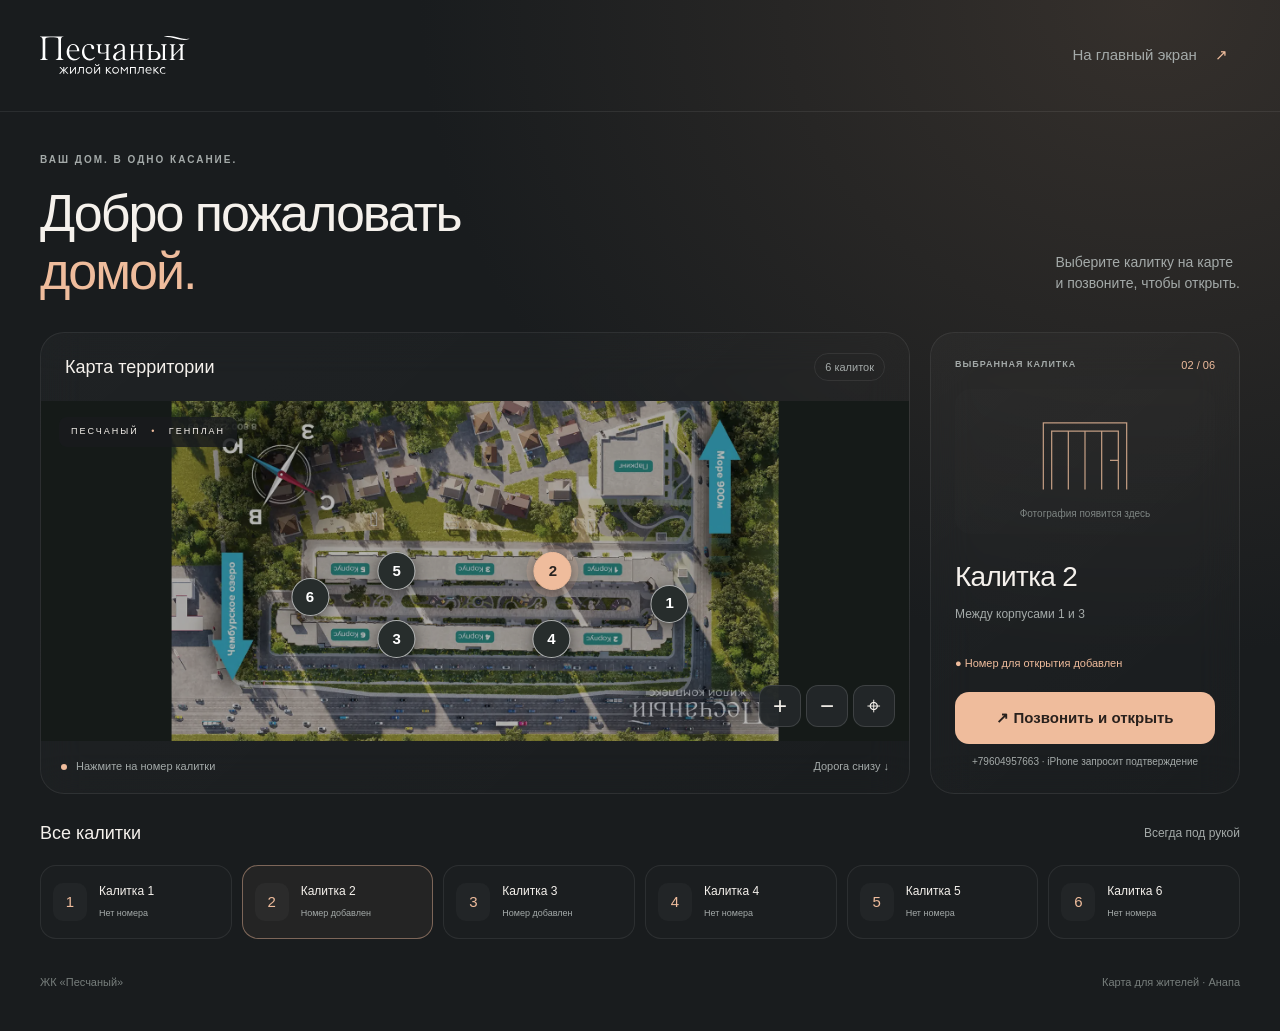
==== index.html @ 28ca177c "Add files via upload" ====
<!doctype html>
<html lang="ru"><head><meta charset="UTF-8"><meta name="viewport" content="width=device-width, initial-scale=1, viewport-fit=cover"><meta name="theme-color" content="#191c1e"><meta name="description" content="Карта и звонки на калитки ЖК Песчаный"><meta name="apple-mobile-web-app-capable" content="yes"><meta name="apple-mobile-web-app-status-bar-style" content="black-translucent"><meta name="format-detection" content="telephone=no"><title>Песчаный · Калитки</title><link rel="manifest" href="./manifest.webmanifest"><link rel="icon" href="./assets/icon-192.png"><link rel="apple-touch-icon" href="./assets/icon-192.png"><link rel="stylesheet" href="./styles.css"></head>
<body><header class="top"><img src="./assets/LogoPeschny.svg" width="150" height="38" alt="Песчаный — жилой комплекс"><button id="install" class="quiet">На главный экран <span>↗</span></button></header>
<main><div class="intro"><div><p class="eyebrow">ВАШ ДОМ. В ОДНО КАСАНИЕ.</p><h1>Добро пожаловать<br><span>домой.</span></h1></div><p class="intro-note">Выберите калитку на карте<br>и позвоните, чтобы открыть.</p></div>
<div class="workspace"><section class="map-card" aria-labelledby="map-title"><div class="section-head"><h2 id="map-title">Карта территории</h2><span class="pill" id="connection">6 калиток</span></div><div id="viewport" tabindex="0" role="region" aria-label="Карта калиток. Плюс и минус — масштаб, стрелки — перемещение, 0 — сброс."><div id="scene"><img id="plan" src="./assets/masterplan.webp" width="1400" height="784" draggable="false" alt="Оригинальный генплан ЖК Песчаный, повёрнутый дорогой вниз"><div id="markers"></div></div><div class="map-caption">ПЕСЧАНЫЙ <span>•</span> ГЕНПЛАН</div><div class="controls"><button id="zoom-in" aria-label="Увеличить карту">+</button><button id="zoom-out" aria-label="Уменьшить карту">−</button><button id="reset" aria-label="Показать всю карту">⌖</button></div></div><div class="map-footer"><span><i></i> Нажмите на номер калитки</span><span>Дорога снизу ↓</span></div></section>
<aside class="detail panel" aria-label="Выбранная калитка"><div class="detail-top"><span class="eyebrow">ВЫБРАННАЯ КАЛИТКА</span><span id="selected-index">02 / 06</span></div><div id="photo-area" class="photo-area"><svg viewBox="0 0 180 110" aria-hidden="true"><path d="M40 100V20h100v80M50 100V30h80v70M70 30v70M90 30v70M110 30v70M130 65h-10"/></svg><span>Фотография появится здесь</span></div><div aria-live="polite"><h2 id="gate-title"></h2><p id="gate-description" class="muted"></p><p id="gate-status" class="status"></p></div><div id="call-action"></div><p class="call-note" id="call-note"></p></aside></div>
<section class="all-gates" aria-labelledby="list-title"><div class="section-head"><h2 id="list-title">Все калитки</h2><span class="muted">Всегда под рукой</span></div><div id="gate-list"></div></section><footer>ЖК «Песчаный» <span>Карта для жителей · Анапа</span></footer></main>
<dialog id="install-help"><button id="close-help" class="quiet" aria-label="Закрыть">✕</button><p class="eyebrow">ВСЕГДА РЯДОМ</p><h2>Калитки на главном экране</h2><p>На iPhone откройте эту страницу в Safari, нажмите «Поделиться», затем «На экран Домой».</p><p>На Android выберите «Установить приложение» или «Добавить на главный экран» в меню браузера.</p><p class="muted">После первого открытия карта доступна без интернета. Для звонка нужна мобильная связь.</p></dialog><noscript>Для карты и выбора калиток включите JavaScript. Калитка 2: +79604957663. Калитка 3: +79604989331.</noscript><script type="module" src="./app.js"></script></body></html>
---- styles.css ----
:root{color-scheme:dark;--bg:#191c1e;--panel:#24282a;--ink:#f5f1ec;--muted:#a4aaa9;--peach:#efbc9c;--border:#ffffff13}*{box-sizing:border-box}body{margin:0;background:radial-gradient(ellipse at 90% 0,#35302c 0,transparent 45%),var(--bg);color:var(--ink);font:15px/1.5 -apple-system,BlinkMacSystemFont,"Segoe UI",sans-serif}button,a{-webkit-tap-highlight-color:transparent}button{font:inherit;color:inherit;cursor:pointer}button:focus-visible,a:focus-visible,#viewport:focus-visible{outline:3px solid var(--peach);outline-offset:4px}button:disabled{cursor:not-allowed}h1,h2,p{margin:0}h2{font-size:18px;font-weight:500}button{border:0}.top,main{max-width:1280px;margin:auto}.top{padding:32px 40px;display:flex;justify-content:space-between;align-items:center;border-bottom:1px solid var(--border)}.quiet{background:transparent;color:var(--muted);padding:12px}.quiet span{color:var(--peach);margin-left:14px}main{padding:40px}.intro{display:flex;justify-content:space-between;align-items:flex-end;margin-bottom:32px}.eyebrow{font-size:10px;letter-spacing:2px;color:var(--muted);font-weight:600}h1{font-size:52px;font-weight:400;line-height:1.12;letter-spacing:-2px;margin-top:17px}h1 span{color:var(--peach)}.intro-note{color:var(--muted);padding-bottom:6px;font-size:14px}.workspace{display:grid;grid-template-columns:minmax(0,1fr) 310px;gap:20px}.map-card,.panel{border:1px solid var(--border);border-radius:24px;overflow:hidden;background:linear-gradient(140deg,#ffffff07,#ffffff02);backdrop-filter:blur(20px)}.section-head{display:flex;justify-content:space-between;align-items:center;padding:20px 24px;gap:8px}.pill{font-size:11px;border:1px solid var(--border);padding:5px 10px;border-radius:20px;color:var(--muted)}#viewport{position:relative;overflow:hidden;height:340px;background:#151a18;touch-action:none;cursor:grab}#viewport:active{cursor:grabbing}#scene{position:absolute;transform-origin:0 0;will-change:transform;aspect-ratio:1400/784}#plan{display:block;width:100%;height:100%;transform:rotate(180deg);filter:brightness(.72) saturate(.65);user-select:none;pointer-events:none}#markers{position:absolute;inset:0}.marker{position:absolute;transform:translate(-50%,-50%) scale(var(--inverse,1));width:38px;height:38px;border-radius:50%;background:#272d2c;color:#fff;border:1px solid #ffffffa0;box-shadow:0 4px 16px #0008;font-weight:600;display:grid;place-items:center;z-index:1}.marker[aria-pressed=true]{background:var(--peach);color:#282320;border-color:var(--peach);box-shadow:0 0 0 7px #efbc9c30,0 4px 15px #0008;z-index:2}.map-caption{position:absolute;top:16px;left:18px;font-size:9px;letter-spacing:2px;background:#191c1ed9;padding:8px 12px;border-radius:8px;pointer-events:none}.map-caption span{color:var(--peach);margin:0 8px}.controls{position:absolute;right:14px;bottom:14px;display:flex;gap:5px}.controls button{width:42px;height:42px;background:#24282aee;border:1px solid #ffffff20;border-radius:12px;font-size:24px}.map-footer{display:flex;justify-content:space-between;gap:6px;padding:17px 20px;font-size:11px;color:var(--muted)}i{display:inline-block;width:6px;height:6px;background:var(--peach);border-radius:50%;margin-right:6px}.detail{padding:24px;display:flex;flex-direction:column}.detail-top{display:flex;justify-content:space-between;align-items:center}.detail-top .eyebrow{font-size:9px;letter-spacing:1px}#selected-index{color:var(--peach);font-size:11px}.photo-area{height:145px;display:flex;flex-direction:column;justify-content:center;align-items:center;color:#7e8583;gap:4px;margin:16px 0 22px;background:linear-gradient(140deg,#ffffff03,#ffffff00);border-radius:16px}.photo-area svg{height:100px;width:150px;fill:none;stroke:#c19c82;stroke-width:1.5}.photo-area span{font-size:10px}.photo-area img{width:100%;height:100%;object-fit:cover;border-radius:16px}.detail h2{font-size:28px;letter-spacing:-.7px}.muted{color:var(--muted);font-size:12px}#gate-description{min-height:38px;margin-top:7px}.status{font-size:11px;color:var(--peach);margin:12px 0 20px}#call-action{margin-top:auto}.call{display:flex;width:100%;align-items:center;justify-content:center;gap:12px;min-height:52px;border-radius:14px;background:var(--peach);color:#29211d;text-decoration:none;font-weight:600}.call:disabled{background:#ffffff08;color:#858b89;border:1px solid var(--border)}.call-note{font-size:10px;color:var(--muted);text-align:center;margin-top:10px}.all-gates{margin-top:26px}.all-gates .section-head{padding:0 0 18px}#gate-list{display:grid;grid-template-columns:repeat(6,1fr);gap:10px}.gate-item{display:flex;align-items:center;text-align:left;gap:12px;background:#ffffff03;border:1px solid var(--border);border-radius:16px;padding:16px 12px}.gate-item[aria-pressed=true]{background:#efbc9c0d;border-color:#efbc9c70}.gate-number{border-radius:10px;background:#ffffff08;width:34px;height:38px;display:grid;place-items:center;color:var(--peach);flex-shrink:0}.gate-item strong{display:block;font-size:12px;font-weight:500}.gate-item small{font-size:9px;color:var(--muted)}footer{display:flex;justify-content:space-between;color:#777e7c;font-size:11px;margin-top:35px;padding-bottom:env(safe-area-inset-bottom)}dialog{max-width:420px;width:calc(100% - 32px);background:#262b2d;color:var(--ink);border:1px solid #ffffff20;border-radius:24px;padding:30px}dialog::backdrop{background:#000a;backdrop-filter:blur(8px)}dialog h2{margin:12px 0 20px;font-size:25px}dialog p+p{margin-top:16px}#close-help{float:right} @media(min-width:1400px){#viewport{height:390px}}@media(max-width:1000px){#gate-list{grid-template-columns:repeat(3,1fr)}.workspace{grid-template-columns:minmax(0,1fr) 280px}.top{padding:24px}main{padding:28px 24px}}@media(max-width:700px){.top{padding:22px 20px 18px}.top img{width:130px;height:auto}.quiet{font-size:11px}.quiet span{margin-left:4px}main{padding:28px 16px 20px}.eyebrow{font-size:9px;letter-spacing:1.7px}h1{font-size:40px;letter-spacing:-1.4px;margin-top:10px}.intro{margin:0 6px 24px}.intro-note{display:none}.workspace{display:flex;flex-direction:column;gap:16px}.section-head{padding:16px 18px}h2{font-size:16px}#viewport{height:290px}.map-footer{padding:14px 12px;font-size:10px}.map-card,.panel{border-radius:20px}.detail{padding:20px;position:relative}.photo-area{position:absolute;right:20px;top:44px;width:95px;height:85px;margin:0}.photo-area svg{width:90px;height:65px}.photo-area span{font-size:8px;text-align:center;max-width:85px}.detail h2{margin-top:18px;font-size:26px}#gate-description{max-width:65%;min-height:34px}.status{margin:9px 0 16px}.gate-item{padding:12px 9px;gap:8px}.gate-item strong{font-size:11px}.gate-item small{font-size:8px}#gate-list{gap:8px}.gate-number{width:26px;height:32px}footer{font-size:10px;margin-top:27px}}@media(prefers-reduced-motion:no-preference){button,a{transition:background .15s,border-color .15s}button:hover:not(:disabled),a.call:hover{filter:brightness(1.1)}}
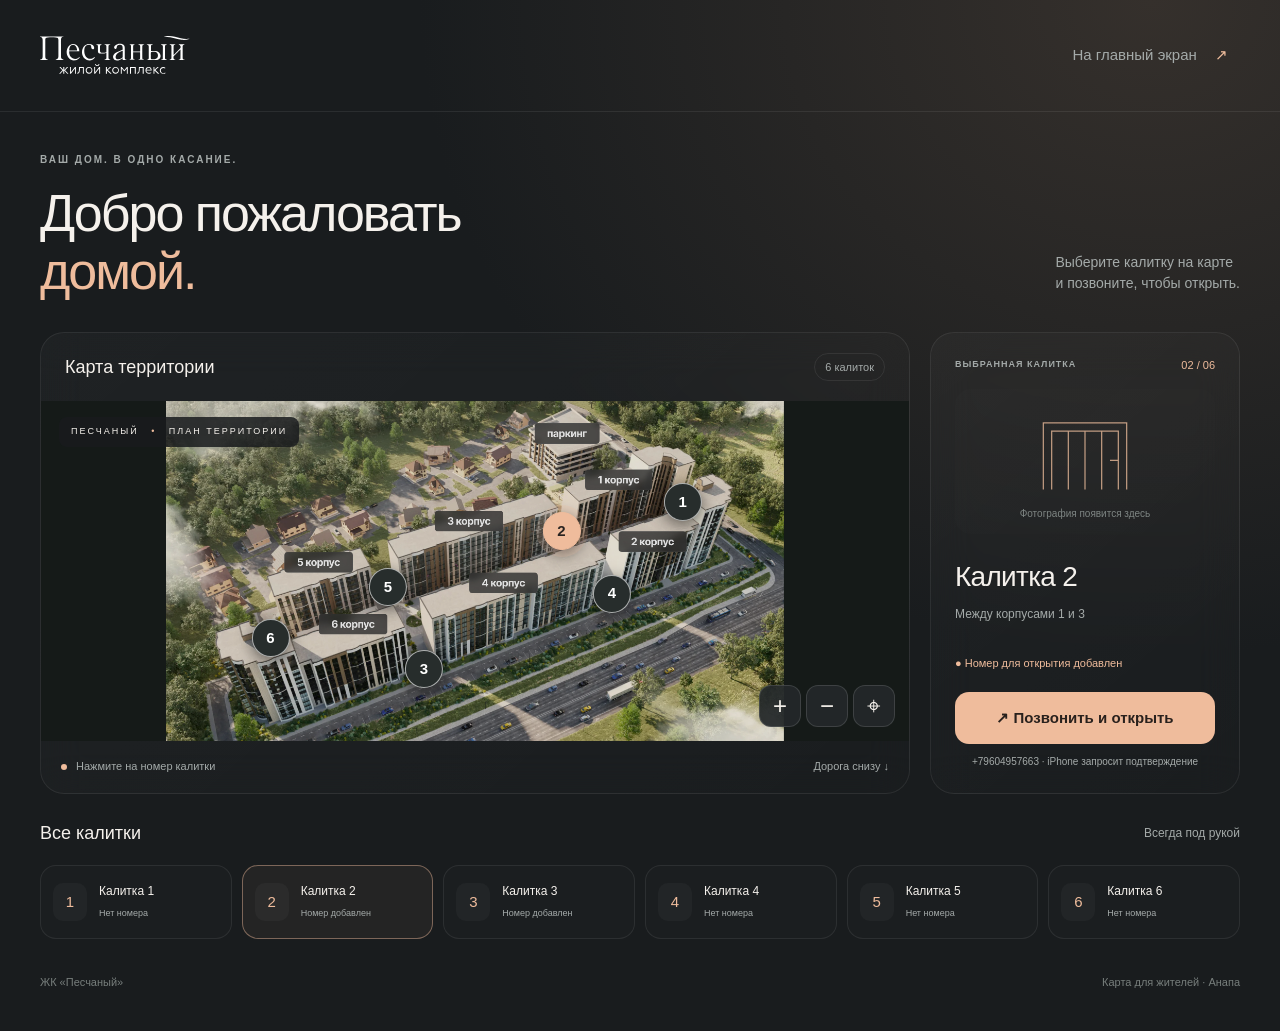
==== commit d9a3960a: "Add files via upload" ====
--- a/index.html
+++ b/index.html
@@ -2,7 +2,7 @@
 <html lang="ru"><head><meta charset="UTF-8"><meta name="viewport" content="width=device-width, initial-scale=1, viewport-fit=cover"><meta name="theme-color" content="#191c1e"><meta name="description" content="Карта и звонки на калитки ЖК Песчаный"><meta name="apple-mobile-web-app-capable" content="yes"><meta name="apple-mobile-web-app-status-bar-style" content="black-translucent"><meta name="format-detection" content="telephone=no"><title>Песчаный · Калитки</title><link rel="manifest" href="./manifest.webmanifest"><link rel="icon" href="./assets/icon-192.png"><link rel="apple-touch-icon" href="./assets/icon-192.png"><link rel="stylesheet" href="./styles.css"></head>
 <body><header class="top"><img src="./assets/LogoPeschny.svg" width="150" height="38" alt="Песчаный — жилой комплекс"><button id="install" class="quiet">На главный экран <span>↗</span></button></header>
 <main><div class="intro"><div><p class="eyebrow">ВАШ ДОМ. В ОДНО КАСАНИЕ.</p><h1>Добро пожаловать<br><span>домой.</span></h1></div><p class="intro-note">Выберите калитку на карте<br>и позвоните, чтобы открыть.</p></div>
-<div class="workspace"><section class="map-card" aria-labelledby="map-title"><div class="section-head"><h2 id="map-title">Карта территории</h2><span class="pill" id="connection">6 калиток</span></div><div id="viewport" tabindex="0" role="region" aria-label="Карта калиток. Плюс и минус — масштаб, стрелки — перемещение, 0 — сброс."><div id="scene"><img id="plan" src="./assets/masterplan.webp" width="1400" height="784" draggable="false" alt="Оригинальный генплан ЖК Песчаный, повёрнутый дорогой вниз"><div id="markers"></div></div><div class="map-caption">ПЕСЧАНЫЙ <span>•</span> ГЕНПЛАН</div><div class="controls"><button id="zoom-in" aria-label="Увеличить карту">+</button><button id="zoom-out" aria-label="Уменьшить карту">−</button><button id="reset" aria-label="Показать всю карту">⌖</button></div></div><div class="map-footer"><span><i></i> Нажмите на номер калитки</span><span>Дорога снизу ↓</span></div></section>
+<div class="workspace"><section class="map-card" aria-labelledby="map-title"><div class="section-head"><h2 id="map-title">Карта территории</h2><span class="pill" id="connection">6 калиток</span></div><div id="viewport" tabindex="0" role="region" aria-label="Карта калиток. Плюс и минус — масштаб, стрелки — перемещение, 0 — сброс."><div id="scene"><img id="plan" src="./assets/masterplan-perspective.jpg" width="1200" height="660" draggable="false" alt="План ЖК Песчаный с подписями корпусов, дорога снизу"><div id="markers"></div></div><div class="map-caption">ПЕСЧАНЫЙ <span>•</span> ПЛАН ТЕРРИТОРИИ</div><div class="controls"><button id="zoom-in" aria-label="Увеличить карту">+</button><button id="zoom-out" aria-label="Уменьшить карту">−</button><button id="reset" aria-label="Показать всю карту">⌖</button></div></div><div class="map-footer"><span><i></i> Нажмите на номер калитки</span><span>Дорога снизу ↓</span></div></section>
 <aside class="detail panel" aria-label="Выбранная калитка"><div class="detail-top"><span class="eyebrow">ВЫБРАННАЯ КАЛИТКА</span><span id="selected-index">02 / 06</span></div><div id="photo-area" class="photo-area"><svg viewBox="0 0 180 110" aria-hidden="true"><path d="M40 100V20h100v80M50 100V30h80v70M70 30v70M90 30v70M110 30v70M130 65h-10"/></svg><span>Фотография появится здесь</span></div><div aria-live="polite"><h2 id="gate-title"></h2><p id="gate-description" class="muted"></p><p id="gate-status" class="status"></p></div><div id="call-action"></div><p class="call-note" id="call-note"></p></aside></div>
 <section class="all-gates" aria-labelledby="list-title"><div class="section-head"><h2 id="list-title">Все калитки</h2><span class="muted">Всегда под рукой</span></div><div id="gate-list"></div></section><footer>ЖК «Песчаный» <span>Карта для жителей · Анапа</span></footer></main>
 <dialog id="install-help"><button id="close-help" class="quiet" aria-label="Закрыть">✕</button><p class="eyebrow">ВСЕГДА РЯДОМ</p><h2>Калитки на главном экране</h2><p>На iPhone откройте эту страницу в Safari, нажмите «Поделиться», затем «На экран Домой».</p><p>На Android выберите «Установить приложение» или «Добавить на главный экран» в меню браузера.</p><p class="muted">После первого открытия карта доступна без интернета. Для звонка нужна мобильная связь.</p></dialog><noscript>Для карты и выбора калиток включите JavaScript. Калитка 2: +79604957663. Калитка 3: +79604989331.</noscript><script type="module" src="./app.js"></script></body></html>
--- a/styles.css
+++ b/styles.css
@@ -1 +1 @@
-:root{color-scheme:dark;--bg:#191c1e;--panel:#24282a;--ink:#f5f1ec;--muted:#a4aaa9;--peach:#efbc9c;--border:#ffffff13}*{box-sizing:border-box}body{margin:0;background:radial-gradient(ellipse at 90% 0,#35302c 0,transparent 45%),var(--bg);color:var(--ink);font:15px/1.5 -apple-system,BlinkMacSystemFont,"Segoe UI",sans-serif}button,a{-webkit-tap-highlight-color:transparent}button{font:inherit;color:inherit;cursor:pointer}button:focus-visible,a:focus-visible,#viewport:focus-visible{outline:3px solid var(--peach);outline-offset:4px}button:disabled{cursor:not-allowed}h1,h2,p{margin:0}h2{font-size:18px;font-weight:500}button{border:0}.top,main{max-width:1280px;margin:auto}.top{padding:32px 40px;display:flex;justify-content:space-between;align-items:center;border-bottom:1px solid var(--border)}.quiet{background:transparent;color:var(--muted);padding:12px}.quiet span{color:var(--peach);margin-left:14px}main{padding:40px}.intro{display:flex;justify-content:space-between;align-items:flex-end;margin-bottom:32px}.eyebrow{font-size:10px;letter-spacing:2px;color:var(--muted);font-weight:600}h1{font-size:52px;font-weight:400;line-height:1.12;letter-spacing:-2px;margin-top:17px}h1 span{color:var(--peach)}.intro-note{color:var(--muted);padding-bottom:6px;font-size:14px}.workspace{display:grid;grid-template-columns:minmax(0,1fr) 310px;gap:20px}.map-card,.panel{border:1px solid var(--border);border-radius:24px;overflow:hidden;background:linear-gradient(140deg,#ffffff07,#ffffff02);backdrop-filter:blur(20px)}.section-head{display:flex;justify-content:space-between;align-items:center;padding:20px 24px;gap:8px}.pill{font-size:11px;border:1px solid var(--border);padding:5px 10px;border-radius:20px;color:var(--muted)}#viewport{position:relative;overflow:hidden;height:340px;background:#151a18;touch-action:none;cursor:grab}#viewport:active{cursor:grabbing}#scene{position:absolute;transform-origin:0 0;will-change:transform;aspect-ratio:1400/784}#plan{display:block;width:100%;height:100%;transform:rotate(180deg);filter:brightness(.72) saturate(.65);user-select:none;pointer-events:none}#markers{position:absolute;inset:0}.marker{position:absolute;transform:translate(-50%,-50%) scale(var(--inverse,1));width:38px;height:38px;border-radius:50%;background:#272d2c;color:#fff;border:1px solid #ffffffa0;box-shadow:0 4px 16px #0008;font-weight:600;display:grid;place-items:center;z-index:1}.marker[aria-pressed=true]{background:var(--peach);color:#282320;border-color:var(--peach);box-shadow:0 0 0 7px #efbc9c30,0 4px 15px #0008;z-index:2}.map-caption{position:absolute;top:16px;left:18px;font-size:9px;letter-spacing:2px;background:#191c1ed9;padding:8px 12px;border-radius:8px;pointer-events:none}.map-caption span{color:var(--peach);margin:0 8px}.controls{position:absolute;right:14px;bottom:14px;display:flex;gap:5px}.controls button{width:42px;height:42px;background:#24282aee;border:1px solid #ffffff20;border-radius:12px;font-size:24px}.map-footer{display:flex;justify-content:space-between;gap:6px;padding:17px 20px;font-size:11px;color:var(--muted)}i{display:inline-block;width:6px;height:6px;background:var(--peach);border-radius:50%;margin-right:6px}.detail{padding:24px;display:flex;flex-direction:column}.detail-top{display:flex;justify-content:space-between;align-items:center}.detail-top .eyebrow{font-size:9px;letter-spacing:1px}#selected-index{color:var(--peach);font-size:11px}.photo-area{height:145px;display:flex;flex-direction:column;justify-content:center;align-items:center;color:#7e8583;gap:4px;margin:16px 0 22px;background:linear-gradient(140deg,#ffffff03,#ffffff00);border-radius:16px}.photo-area svg{height:100px;width:150px;fill:none;stroke:#c19c82;stroke-width:1.5}.photo-area span{font-size:10px}.photo-area img{width:100%;height:100%;object-fit:cover;border-radius:16px}.detail h2{font-size:28px;letter-spacing:-.7px}.muted{color:var(--muted);font-size:12px}#gate-description{min-height:38px;margin-top:7px}.status{font-size:11px;color:var(--peach);margin:12px 0 20px}#call-action{margin-top:auto}.call{display:flex;width:100%;align-items:center;justify-content:center;gap:12px;min-height:52px;border-radius:14px;background:var(--peach);color:#29211d;text-decoration:none;font-weight:600}.call:disabled{background:#ffffff08;color:#858b89;border:1px solid var(--border)}.call-note{font-size:10px;color:var(--muted);text-align:center;margin-top:10px}.all-gates{margin-top:26px}.all-gates .section-head{padding:0 0 18px}#gate-list{display:grid;grid-template-columns:repeat(6,1fr);gap:10px}.gate-item{display:flex;align-items:center;text-align:left;gap:12px;background:#ffffff03;border:1px solid var(--border);border-radius:16px;padding:16px 12px}.gate-item[aria-pressed=true]{background:#efbc9c0d;border-color:#efbc9c70}.gate-number{border-radius:10px;background:#ffffff08;width:34px;height:38px;display:grid;place-items:center;color:var(--peach);flex-shrink:0}.gate-item strong{display:block;font-size:12px;font-weight:500}.gate-item small{font-size:9px;color:var(--muted)}footer{display:flex;justify-content:space-between;color:#777e7c;font-size:11px;margin-top:35px;padding-bottom:env(safe-area-inset-bottom)}dialog{max-width:420px;width:calc(100% - 32px);background:#262b2d;color:var(--ink);border:1px solid #ffffff20;border-radius:24px;padding:30px}dialog::backdrop{background:#000a;backdrop-filter:blur(8px)}dialog h2{margin:12px 0 20px;font-size:25px}dialog p+p{margin-top:16px}#close-help{float:right} @media(min-width:1400px){#viewport{height:390px}}@media(max-width:1000px){#gate-list{grid-template-columns:repeat(3,1fr)}.workspace{grid-template-columns:minmax(0,1fr) 280px}.top{padding:24px}main{padding:28px 24px}}@media(max-width:700px){.top{padding:22px 20px 18px}.top img{width:130px;height:auto}.quiet{font-size:11px}.quiet span{margin-left:4px}main{padding:28px 16px 20px}.eyebrow{font-size:9px;letter-spacing:1.7px}h1{font-size:40px;letter-spacing:-1.4px;margin-top:10px}.intro{margin:0 6px 24px}.intro-note{display:none}.workspace{display:flex;flex-direction:column;gap:16px}.section-head{padding:16px 18px}h2{font-size:16px}#viewport{height:290px}.map-footer{padding:14px 12px;font-size:10px}.map-card,.panel{border-radius:20px}.detail{padding:20px;position:relative}.photo-area{position:absolute;right:20px;top:44px;width:95px;height:85px;margin:0}.photo-area svg{width:90px;height:65px}.photo-area span{font-size:8px;text-align:center;max-width:85px}.detail h2{margin-top:18px;font-size:26px}#gate-description{max-width:65%;min-height:34px}.status{margin:9px 0 16px}.gate-item{padding:12px 9px;gap:8px}.gate-item strong{font-size:11px}.gate-item small{font-size:8px}#gate-list{gap:8px}.gate-number{width:26px;height:32px}footer{font-size:10px;margin-top:27px}}@media(prefers-reduced-motion:no-preference){button,a{transition:background .15s,border-color .15s}button:hover:not(:disabled),a.call:hover{filter:brightness(1.1)}}
+:root{color-scheme:dark;--bg:#191c1e;--panel:#24282a;--ink:#f5f1ec;--muted:#a4aaa9;--peach:#efbc9c;--border:#ffffff13}*{box-sizing:border-box}body{margin:0;background:radial-gradient(ellipse at 90% 0,#35302c 0,transparent 45%),var(--bg);color:var(--ink);font:15px/1.5 -apple-system,BlinkMacSystemFont,"Segoe UI",sans-serif}button,a{-webkit-tap-highlight-color:transparent}button{font:inherit;color:inherit;cursor:pointer}button:focus-visible,a:focus-visible,#viewport:focus-visible{outline:3px solid var(--peach);outline-offset:4px}button:disabled{cursor:not-allowed}h1,h2,p{margin:0}h2{font-size:18px;font-weight:500}button{border:0}.top,main{max-width:1280px;margin:auto}.top{padding:32px 40px;display:flex;justify-content:space-between;align-items:center;border-bottom:1px solid var(--border)}.quiet{background:transparent;color:var(--muted);padding:12px}.quiet span{color:var(--peach);margin-left:14px}main{padding:40px}.intro{display:flex;justify-content:space-between;align-items:flex-end;margin-bottom:32px}.eyebrow{font-size:10px;letter-spacing:2px;color:var(--muted);font-weight:600}h1{font-size:52px;font-weight:400;line-height:1.12;letter-spacing:-2px;margin-top:17px}h1 span{color:var(--peach)}.intro-note{color:var(--muted);padding-bottom:6px;font-size:14px}.workspace{display:grid;grid-template-columns:minmax(0,1fr) 310px;gap:20px}.map-card,.panel{border:1px solid var(--border);border-radius:24px;overflow:hidden;background:linear-gradient(140deg,#ffffff07,#ffffff02);backdrop-filter:blur(20px)}.section-head{display:flex;justify-content:space-between;align-items:center;padding:20px 24px;gap:8px}.pill{font-size:11px;border:1px solid var(--border);padding:5px 10px;border-radius:20px;color:var(--muted)}#viewport{position:relative;overflow:hidden;height:340px;background:#151a18;touch-action:none;cursor:grab}#viewport:active{cursor:grabbing}#scene{position:absolute;transform-origin:0 0;will-change:transform;aspect-ratio:1200/660}#plan{display:block;width:100%;height:100%;filter:brightness(.88) saturate(.85);user-select:none;pointer-events:none}#markers{position:absolute;inset:0}.marker{position:absolute;transform:translate(-50%,-50%) scale(var(--inverse,1));width:38px;height:38px;border-radius:50%;background:#272d2c;color:#fff;border:1px solid #ffffffa0;box-shadow:0 4px 16px #0008;font-weight:600;display:grid;place-items:center;z-index:1}.marker[aria-pressed=true]{background:var(--peach);color:#282320;border-color:var(--peach);box-shadow:0 0 0 7px #efbc9c30,0 4px 15px #0008;z-index:2}.map-caption{position:absolute;top:16px;left:18px;font-size:9px;letter-spacing:2px;background:#191c1ed9;padding:8px 12px;border-radius:8px;pointer-events:none}.map-caption span{color:var(--peach);margin:0 8px}.controls{position:absolute;right:14px;bottom:14px;display:flex;gap:5px}.controls button{width:42px;height:42px;background:#24282aee;border:1px solid #ffffff20;border-radius:12px;font-size:24px}.map-footer{display:flex;justify-content:space-between;gap:6px;padding:17px 20px;font-size:11px;color:var(--muted)}i{display:inline-block;width:6px;height:6px;background:var(--peach);border-radius:50%;margin-right:6px}.detail{padding:24px;display:flex;flex-direction:column}.detail-top{display:flex;justify-content:space-between;align-items:center}.detail-top .eyebrow{font-size:9px;letter-spacing:1px}#selected-index{color:var(--peach);font-size:11px}.photo-area{height:145px;display:flex;flex-direction:column;justify-content:center;align-items:center;color:#7e8583;gap:4px;margin:16px 0 22px;background:linear-gradient(140deg,#ffffff03,#ffffff00);border-radius:16px}.photo-area svg{height:100px;width:150px;fill:none;stroke:#c19c82;stroke-width:1.5}.photo-area span{font-size:10px}.photo-area img{width:100%;height:100%;object-fit:cover;border-radius:16px}.detail h2{font-size:28px;letter-spacing:-.7px}.muted{color:var(--muted);font-size:12px}#gate-description{min-height:38px;margin-top:7px}.status{font-size:11px;color:var(--peach);margin:12px 0 20px}#call-action{margin-top:auto}.call{display:flex;width:100%;align-items:center;justify-content:center;gap:12px;min-height:52px;border-radius:14px;background:var(--peach);color:#29211d;text-decoration:none;font-weight:600}.call:disabled{background:#ffffff08;color:#858b89;border:1px solid var(--border)}.call-note{font-size:10px;color:var(--muted);text-align:center;margin-top:10px}.all-gates{margin-top:26px}.all-gates .section-head{padding:0 0 18px}#gate-list{display:grid;grid-template-columns:repeat(6,1fr);gap:10px}.gate-item{display:flex;align-items:center;text-align:left;gap:12px;background:#ffffff03;border:1px solid var(--border);border-radius:16px;padding:16px 12px}.gate-item[aria-pressed=true]{background:#efbc9c0d;border-color:#efbc9c70}.gate-number{border-radius:10px;background:#ffffff08;width:34px;height:38px;display:grid;place-items:center;color:var(--peach);flex-shrink:0}.gate-item strong{display:block;font-size:12px;font-weight:500}.gate-item small{font-size:9px;color:var(--muted)}footer{display:flex;justify-content:space-between;color:#777e7c;font-size:11px;margin-top:35px;padding-bottom:env(safe-area-inset-bottom)}dialog{max-width:420px;width:calc(100% - 32px);background:#262b2d;color:var(--ink);border:1px solid #ffffff20;border-radius:24px;padding:30px}dialog::backdrop{background:#000a;backdrop-filter:blur(8px)}dialog h2{margin:12px 0 20px;font-size:25px}dialog p+p{margin-top:16px}#close-help{float:right} @media(min-width:1400px){#viewport{height:390px}}@media(max-width:1000px){#gate-list{grid-template-columns:repeat(3,1fr)}.workspace{grid-template-columns:minmax(0,1fr) 280px}.top{padding:24px}main{padding:28px 24px}}@media(max-width:700px){.top{padding:22px 20px 18px}.top img{width:130px;height:auto}.quiet{font-size:11px}.quiet span{margin-left:4px}main{padding:28px 16px 20px}.eyebrow{font-size:9px;letter-spacing:1.7px}h1{font-size:40px;letter-spacing:-1.4px;margin-top:10px}.intro{margin:0 6px 24px}.intro-note{display:none}.workspace{display:flex;flex-direction:column;gap:16px}.section-head{padding:16px 18px}h2{font-size:16px}#viewport{height:290px}.map-footer{padding:14px 12px;font-size:10px}.map-card,.panel{border-radius:20px}.detail{padding:20px;position:relative}.photo-area{position:absolute;right:20px;top:44px;width:95px;height:85px;margin:0}.photo-area svg{width:90px;height:65px}.photo-area span{font-size:8px;text-align:center;max-width:85px}.detail h2{margin-top:18px;font-size:26px}#gate-description{max-width:65%;min-height:34px}.status{margin:9px 0 16px}.gate-item{padding:12px 9px;gap:8px}.gate-item strong{font-size:11px}.gate-item small{font-size:8px}#gate-list{gap:8px}.gate-number{width:26px;height:32px}footer{font-size:10px;margin-top:27px}}@media(prefers-reduced-motion:no-preference){button,a{transition:background .15s,border-color .15s}button:hover:not(:disabled),a.call:hover{filter:brightness(1.1)}}
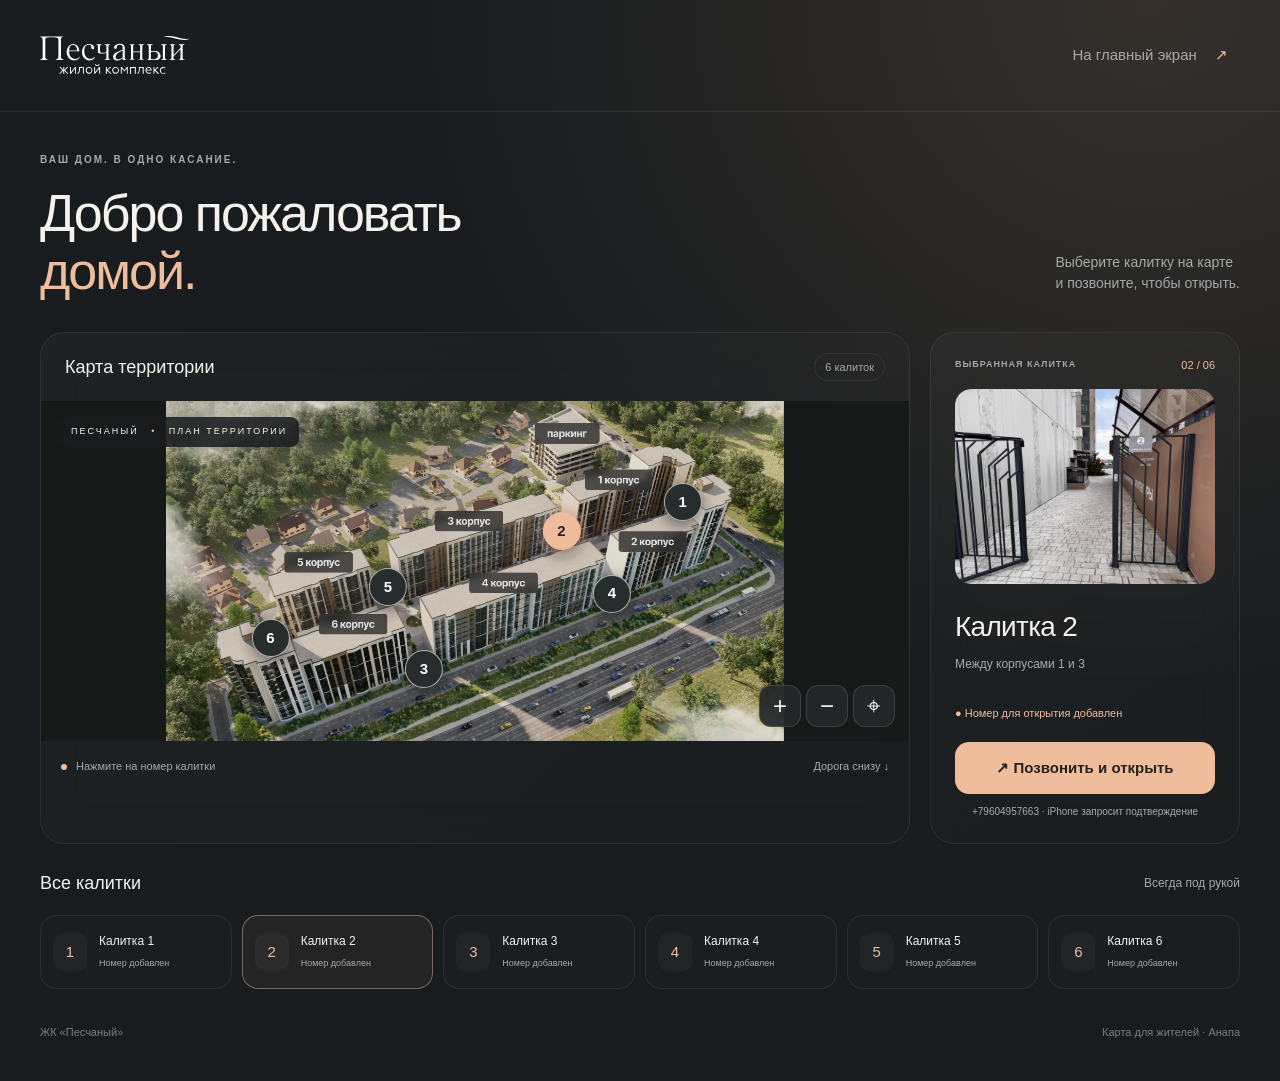
==== commit 47a8da7a: "Add files via upload" ====
--- a/index.html
+++ b/index.html
@@ -5,4 +5,4 @@
 <div class="workspace"><section class="map-card" aria-labelledby="map-title"><div class="section-head"><h2 id="map-title">Карта территории</h2><span class="pill" id="connection">6 калиток</span></div><div id="viewport" tabindex="0" role="region" aria-label="Карта калиток. Плюс и минус — масштаб, стрелки — перемещение, 0 — сброс."><div id="scene"><img id="plan" src="./assets/masterplan-perspective.jpg" width="1200" height="660" draggable="false" alt="План ЖК Песчаный с подписями корпусов, дорога снизу"><div id="markers"></div></div><div class="map-caption">ПЕСЧАНЫЙ <span>•</span> ПЛАН ТЕРРИТОРИИ</div><div class="controls"><button id="zoom-in" aria-label="Увеличить карту">+</button><button id="zoom-out" aria-label="Уменьшить карту">−</button><button id="reset" aria-label="Показать всю карту">⌖</button></div></div><div class="map-footer"><span><i></i> Нажмите на номер калитки</span><span>Дорога снизу ↓</span></div></section>
 <aside class="detail panel" aria-label="Выбранная калитка"><div class="detail-top"><span class="eyebrow">ВЫБРАННАЯ КАЛИТКА</span><span id="selected-index">02 / 06</span></div><div id="photo-area" class="photo-area"><svg viewBox="0 0 180 110" aria-hidden="true"><path d="M40 100V20h100v80M50 100V30h80v70M70 30v70M90 30v70M110 30v70M130 65h-10"/></svg><span>Фотография появится здесь</span></div><div aria-live="polite"><h2 id="gate-title"></h2><p id="gate-description" class="muted"></p><p id="gate-status" class="status"></p></div><div id="call-action"></div><p class="call-note" id="call-note"></p></aside></div>
 <section class="all-gates" aria-labelledby="list-title"><div class="section-head"><h2 id="list-title">Все калитки</h2><span class="muted">Всегда под рукой</span></div><div id="gate-list"></div></section><footer>ЖК «Песчаный» <span>Карта для жителей · Анапа</span></footer></main>
-<dialog id="install-help"><button id="close-help" class="quiet" aria-label="Закрыть">✕</button><p class="eyebrow">ВСЕГДА РЯДОМ</p><h2>Калитки на главном экране</h2><p>На iPhone откройте эту страницу в Safari, нажмите «Поделиться», затем «На экран Домой».</p><p>На Android выберите «Установить приложение» или «Добавить на главный экран» в меню браузера.</p><p class="muted">После первого открытия карта доступна без интернета. Для звонка нужна мобильная связь.</p></dialog><noscript>Для карты и выбора калиток включите JavaScript. Калитка 2: +79604957663. Калитка 3: +79604989331.</noscript><script type="module" src="./app.js"></script></body></html>
+<dialog id="install-help"><button id="close-help" class="quiet" aria-label="Закрыть">✕</button><p class="eyebrow">ВСЕГДА РЯДОМ</p><h2>Калитки на главном экране</h2><p>На iPhone откройте эту страницу в Safari, нажмите «Поделиться», затем «На экран Домой».</p><p>На Android выберите «Установить приложение» или «Добавить на главный экран» в меню браузера.</p><p class="muted">После первого открытия карта доступна без интернета. Для звонка нужна мобильная связь.</p></dialog><noscript>Для карты и выбора калиток включите JavaScript. Калитка 1: +79604989329. Калитка 2: +79604957663. Калитка 3: +79604989331. Калитка 4: +79604989344. Калитка 5: +79604989345. Калитка 6: +79604989466.</noscript><script type="module" src="./app.js"></script></body></html>
--- a/styles.css
+++ b/styles.css
@@ -1 +1,4 @@
 :root{color-scheme:dark;--bg:#191c1e;--panel:#24282a;--ink:#f5f1ec;--muted:#a4aaa9;--peach:#efbc9c;--border:#ffffff13}*{box-sizing:border-box}body{margin:0;background:radial-gradient(ellipse at 90% 0,#35302c 0,transparent 45%),var(--bg);color:var(--ink);font:15px/1.5 -apple-system,BlinkMacSystemFont,"Segoe UI",sans-serif}button,a{-webkit-tap-highlight-color:transparent}button{font:inherit;color:inherit;cursor:pointer}button:focus-visible,a:focus-visible,#viewport:focus-visible{outline:3px solid var(--peach);outline-offset:4px}button:disabled{cursor:not-allowed}h1,h2,p{margin:0}h2{font-size:18px;font-weight:500}button{border:0}.top,main{max-width:1280px;margin:auto}.top{padding:32px 40px;display:flex;justify-content:space-between;align-items:center;border-bottom:1px solid var(--border)}.quiet{background:transparent;color:var(--muted);padding:12px}.quiet span{color:var(--peach);margin-left:14px}main{padding:40px}.intro{display:flex;justify-content:space-between;align-items:flex-end;margin-bottom:32px}.eyebrow{font-size:10px;letter-spacing:2px;color:var(--muted);font-weight:600}h1{font-size:52px;font-weight:400;line-height:1.12;letter-spacing:-2px;margin-top:17px}h1 span{color:var(--peach)}.intro-note{color:var(--muted);padding-bottom:6px;font-size:14px}.workspace{display:grid;grid-template-columns:minmax(0,1fr) 310px;gap:20px}.map-card,.panel{border:1px solid var(--border);border-radius:24px;overflow:hidden;background:linear-gradient(140deg,#ffffff07,#ffffff02);backdrop-filter:blur(20px)}.section-head{display:flex;justify-content:space-between;align-items:center;padding:20px 24px;gap:8px}.pill{font-size:11px;border:1px solid var(--border);padding:5px 10px;border-radius:20px;color:var(--muted)}#viewport{position:relative;overflow:hidden;height:340px;background:#151a18;touch-action:none;cursor:grab}#viewport:active{cursor:grabbing}#scene{position:absolute;transform-origin:0 0;will-change:transform;aspect-ratio:1200/660}#plan{display:block;width:100%;height:100%;filter:brightness(.88) saturate(.85);user-select:none;pointer-events:none}#markers{position:absolute;inset:0}.marker{position:absolute;transform:translate(-50%,-50%) scale(var(--inverse,1));width:38px;height:38px;border-radius:50%;background:#272d2c;color:#fff;border:1px solid #ffffffa0;box-shadow:0 4px 16px #0008;font-weight:600;display:grid;place-items:center;z-index:1}.marker[aria-pressed=true]{background:var(--peach);color:#282320;border-color:var(--peach);box-shadow:0 0 0 7px #efbc9c30,0 4px 15px #0008;z-index:2}.map-caption{position:absolute;top:16px;left:18px;font-size:9px;letter-spacing:2px;background:#191c1ed9;padding:8px 12px;border-radius:8px;pointer-events:none}.map-caption span{color:var(--peach);margin:0 8px}.controls{position:absolute;right:14px;bottom:14px;display:flex;gap:5px}.controls button{width:42px;height:42px;background:#24282aee;border:1px solid #ffffff20;border-radius:12px;font-size:24px}.map-footer{display:flex;justify-content:space-between;gap:6px;padding:17px 20px;font-size:11px;color:var(--muted)}i{display:inline-block;width:6px;height:6px;background:var(--peach);border-radius:50%;margin-right:6px}.detail{padding:24px;display:flex;flex-direction:column}.detail-top{display:flex;justify-content:space-between;align-items:center}.detail-top .eyebrow{font-size:9px;letter-spacing:1px}#selected-index{color:var(--peach);font-size:11px}.photo-area{height:145px;display:flex;flex-direction:column;justify-content:center;align-items:center;color:#7e8583;gap:4px;margin:16px 0 22px;background:linear-gradient(140deg,#ffffff03,#ffffff00);border-radius:16px}.photo-area svg{height:100px;width:150px;fill:none;stroke:#c19c82;stroke-width:1.5}.photo-area span{font-size:10px}.photo-area img{width:100%;height:100%;object-fit:cover;border-radius:16px}.detail h2{font-size:28px;letter-spacing:-.7px}.muted{color:var(--muted);font-size:12px}#gate-description{min-height:38px;margin-top:7px}.status{font-size:11px;color:var(--peach);margin:12px 0 20px}#call-action{margin-top:auto}.call{display:flex;width:100%;align-items:center;justify-content:center;gap:12px;min-height:52px;border-radius:14px;background:var(--peach);color:#29211d;text-decoration:none;font-weight:600}.call:disabled{background:#ffffff08;color:#858b89;border:1px solid var(--border)}.call-note{font-size:10px;color:var(--muted);text-align:center;margin-top:10px}.all-gates{margin-top:26px}.all-gates .section-head{padding:0 0 18px}#gate-list{display:grid;grid-template-columns:repeat(6,1fr);gap:10px}.gate-item{display:flex;align-items:center;text-align:left;gap:12px;background:#ffffff03;border:1px solid var(--border);border-radius:16px;padding:16px 12px}.gate-item[aria-pressed=true]{background:#efbc9c0d;border-color:#efbc9c70}.gate-number{border-radius:10px;background:#ffffff08;width:34px;height:38px;display:grid;place-items:center;color:var(--peach);flex-shrink:0}.gate-item strong{display:block;font-size:12px;font-weight:500}.gate-item small{font-size:9px;color:var(--muted)}footer{display:flex;justify-content:space-between;color:#777e7c;font-size:11px;margin-top:35px;padding-bottom:env(safe-area-inset-bottom)}dialog{max-width:420px;width:calc(100% - 32px);background:#262b2d;color:var(--ink);border:1px solid #ffffff20;border-radius:24px;padding:30px}dialog::backdrop{background:#000a;backdrop-filter:blur(8px)}dialog h2{margin:12px 0 20px;font-size:25px}dialog p+p{margin-top:16px}#close-help{float:right} @media(min-width:1400px){#viewport{height:390px}}@media(max-width:1000px){#gate-list{grid-template-columns:repeat(3,1fr)}.workspace{grid-template-columns:minmax(0,1fr) 280px}.top{padding:24px}main{padding:28px 24px}}@media(max-width:700px){.top{padding:22px 20px 18px}.top img{width:130px;height:auto}.quiet{font-size:11px}.quiet span{margin-left:4px}main{padding:28px 16px 20px}.eyebrow{font-size:9px;letter-spacing:1.7px}h1{font-size:40px;letter-spacing:-1.4px;margin-top:10px}.intro{margin:0 6px 24px}.intro-note{display:none}.workspace{display:flex;flex-direction:column;gap:16px}.section-head{padding:16px 18px}h2{font-size:16px}#viewport{height:290px}.map-footer{padding:14px 12px;font-size:10px}.map-card,.panel{border-radius:20px}.detail{padding:20px;position:relative}.photo-area{position:absolute;right:20px;top:44px;width:95px;height:85px;margin:0}.photo-area svg{width:90px;height:65px}.photo-area span{font-size:8px;text-align:center;max-width:85px}.detail h2{margin-top:18px;font-size:26px}#gate-description{max-width:65%;min-height:34px}.status{margin:9px 0 16px}.gate-item{padding:12px 9px;gap:8px}.gate-item strong{font-size:11px}.gate-item small{font-size:8px}#gate-list{gap:8px}.gate-number{width:26px;height:32px}footer{font-size:10px;margin-top:27px}}@media(prefers-reduced-motion:no-preference){button,a{transition:background .15s,border-color .15s}button:hover:not(:disabled),a.call:hover{filter:brightness(1.1)}}
+
+/* Реальные фотографии показываются целиком, включая табличку калитки. */
+.photo-area.has-photo{position:static;width:100%;height:auto;aspect-ratio:4/3;margin:16px 0 22px;overflow:hidden}.photo-area.has-photo img{object-fit:contain;width:100%;height:100%}
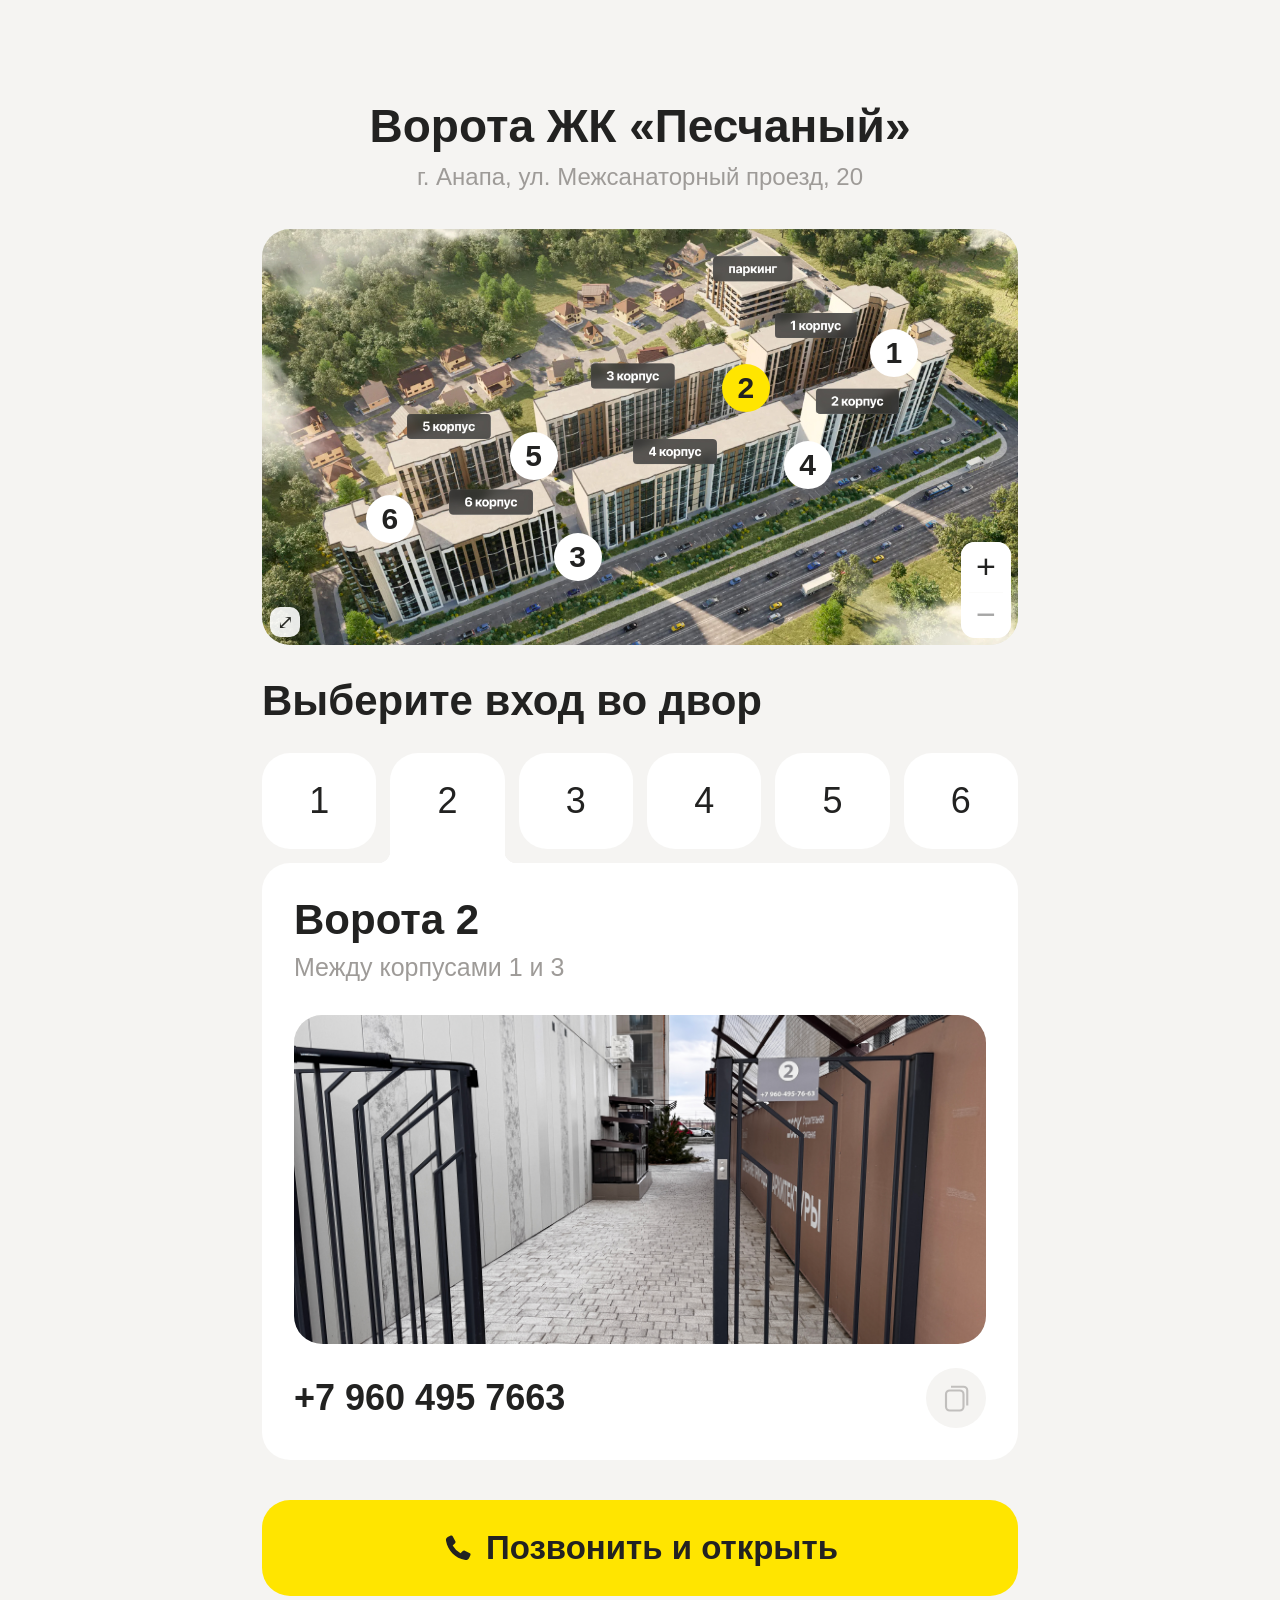
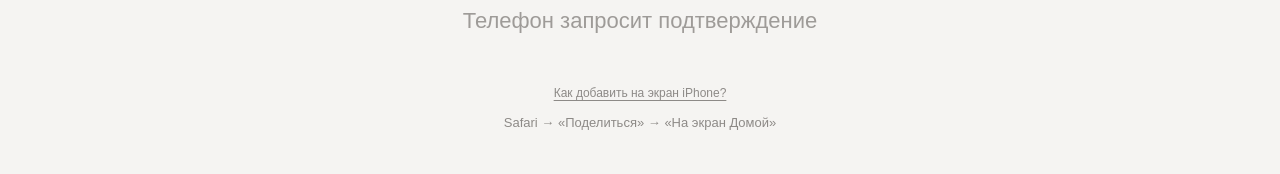
==== commit de4ebffd: "Add files via upload" ====
--- a/index.html
+++ b/index.html
@@ -1,8 +1,6 @@
-<!doctype html>
-<html lang="ru"><head><meta charset="UTF-8"><meta name="viewport" content="width=device-width, initial-scale=1, viewport-fit=cover"><meta name="theme-color" content="#191c1e"><meta name="description" content="Карта и звонки на калитки ЖК Песчаный"><meta name="apple-mobile-web-app-capable" content="yes"><meta name="apple-mobile-web-app-status-bar-style" content="black-translucent"><meta name="format-detection" content="telephone=no"><title>Песчаный · Калитки</title><link rel="manifest" href="./manifest.webmanifest"><link rel="icon" href="./assets/icon-192.png"><link rel="apple-touch-icon" href="./assets/icon-192.png"><link rel="stylesheet" href="./styles.css"></head>
-<body><header class="top"><img src="./assets/LogoPeschny.svg" width="150" height="38" alt="Песчаный — жилой комплекс"><button id="install" class="quiet">На главный экран <span>↗</span></button></header>
-<main><div class="intro"><div><p class="eyebrow">ВАШ ДОМ. В ОДНО КАСАНИЕ.</p><h1>Добро пожаловать<br><span>домой.</span></h1></div><p class="intro-note">Выберите калитку на карте<br>и позвоните, чтобы открыть.</p></div>
-<div class="workspace"><section class="map-card" aria-labelledby="map-title"><div class="section-head"><h2 id="map-title">Карта территории</h2><span class="pill" id="connection">6 калиток</span></div><div id="viewport" tabindex="0" role="region" aria-label="Карта калиток. Плюс и минус — масштаб, стрелки — перемещение, 0 — сброс."><div id="scene"><img id="plan" src="./assets/masterplan-perspective.jpg" width="1200" height="660" draggable="false" alt="План ЖК Песчаный с подписями корпусов, дорога снизу"><div id="markers"></div></div><div class="map-caption">ПЕСЧАНЫЙ <span>•</span> ПЛАН ТЕРРИТОРИИ</div><div class="controls"><button id="zoom-in" aria-label="Увеличить карту">+</button><button id="zoom-out" aria-label="Уменьшить карту">−</button><button id="reset" aria-label="Показать всю карту">⌖</button></div></div><div class="map-footer"><span><i></i> Нажмите на номер калитки</span><span>Дорога снизу ↓</span></div></section>
-<aside class="detail panel" aria-label="Выбранная калитка"><div class="detail-top"><span class="eyebrow">ВЫБРАННАЯ КАЛИТКА</span><span id="selected-index">02 / 06</span></div><div id="photo-area" class="photo-area"><svg viewBox="0 0 180 110" aria-hidden="true"><path d="M40 100V20h100v80M50 100V30h80v70M70 30v70M90 30v70M110 30v70M130 65h-10"/></svg><span>Фотография появится здесь</span></div><div aria-live="polite"><h2 id="gate-title"></h2><p id="gate-description" class="muted"></p><p id="gate-status" class="status"></p></div><div id="call-action"></div><p class="call-note" id="call-note"></p></aside></div>
-<section class="all-gates" aria-labelledby="list-title"><div class="section-head"><h2 id="list-title">Все калитки</h2><span class="muted">Всегда под рукой</span></div><div id="gate-list"></div></section><footer>ЖК «Песчаный» <span>Карта для жителей · Анапа</span></footer></main>
-<dialog id="install-help"><button id="close-help" class="quiet" aria-label="Закрыть">✕</button><p class="eyebrow">ВСЕГДА РЯДОМ</p><h2>Калитки на главном экране</h2><p>На iPhone откройте эту страницу в Safari, нажмите «Поделиться», затем «На экран Домой».</p><p>На Android выберите «Установить приложение» или «Добавить на главный экран» в меню браузера.</p><p class="muted">После первого открытия карта доступна без интернета. Для звонка нужна мобильная связь.</p></dialog><noscript>Для карты и выбора калиток включите JavaScript. Калитка 1: +79604989329. Калитка 2: +79604957663. Калитка 3: +79604989331. Калитка 4: +79604989344. Калитка 5: +79604989345. Калитка 6: +79604989466.</noscript><script type="module" src="./app.js"></script></body></html>
+<!doctype html><html lang="ru"><head><meta charset="UTF-8"><meta name="viewport" content="width=device-width, initial-scale=1, viewport-fit=cover"><meta name="theme-color" content="#f5f4f2"><meta name="description" content="Карта калиток ЖК Песчаный и звонок для открытия"><meta name="apple-mobile-web-app-capable" content="yes"><meta name="apple-mobile-web-app-status-bar-style" content="default"><meta name="format-detection" content="telephone=no"><title>Ворота ЖК «Песчаный»</title><link rel="manifest" href="./manifest.webmanifest"><link rel="icon" href="./assets/icon-192.png"><link rel="apple-touch-icon" href="./assets/icon-192.png"><link rel="preload" href="./assets/interface-font.ttf" as="font" type="font/ttf" crossorigin><link rel="stylesheet" href="./styles.css"></head><body>
+<main><header><h1>Ворота ЖК «Песчаный»</h1><p>г. Анапа, ул. Межсанаторный проезд, 20</p></header>
+<section class="map-card" aria-label="Карта территории"><div id="viewport" tabindex="0" role="region" aria-label="Карта калиток. Плюс и минус — масштаб, стрелки — перемещение, 0 — сброс."><div id="scene"><img id="plan" src="./assets/masterplan-perspective.jpg" width="2400" height="1320" draggable="false" alt="План ЖК Песчаный, дорога снизу"><div id="markers"></div></div><div class="controls"><button id="zoom-in" aria-label="Увеличить карту">+</button><button id="zoom-out" aria-label="Уменьшить карту">−</button></div><button id="reset" class="reset" aria-label="Показать всю карту" title="Показать всю карту">⤢</button></div></section>
+<section class="gates-section" aria-labelledby="list-title"><h2 id="list-title">Выберите вход во двор</h2><div id="gate-list" role="tablist" aria-label="Выбор калитки"></div><div class="detail" id="gate-panel" role="tabpanel" tabindex="0"><h2 id="gate-title"></h2><p id="gate-description"></p><div id="photo-area"><span>Загружаем фотографию…</span></div><div class="phone-row"><span id="phone-number"></span><button id="copy-phone" aria-label="Скопировать номер телефона"><svg viewBox="0 0 24 24" fill="none" stroke="currentColor" stroke-width="1.7" aria-hidden="true"><rect x="4" y="6" width="14" height="16" rx="3"/><path d="M8 3h10a3 3 0 0 1 3 3v12"/></svg></button></div><p id="copy-status" role="status"></p></div><div id="call-action"></div><p id="call-note">Телефон запросит подтверждение</p></section>
+<footer><button id="install">Как добавить на экран iPhone?</button><p>Safari → «Поделиться» → «На экран Домой»</p><p id="connection" role="status"></p></footer></main>
+<dialog id="install-help"><button id="close-help" aria-label="Закрыть инструкцию">×</button><h2>Всегда под рукой</h2><p>Откройте сайт в Safari на iPhone.</p><ol><li>Нажмите «Поделиться» — значок со стрелкой вверх.</li><li>Выберите «На экран Домой».</li><li>Если есть переключатель «Открывать как веб-приложение», включите его. Нажмите «Добавить».</li></ol><p class="muted">После первой загрузки карта и фотографии доступны без интернета. Для звонка нужна мобильная связь.</p></dialog><noscript>Включите JavaScript для выбора калиток. Телефоны: 1 — +79604989329; 2 — +79604957663; 3 — +79604989331; 4 — +79604989344; 5 — +79604989345; 6 — +79604989466.</noscript><script type="module" src="./app.js"></script></body></html>
--- a/styles.css
+++ b/styles.css
@@ -1,4 +1,3 @@
-:root{color-scheme:dark;--bg:#191c1e;--panel:#24282a;--ink:#f5f1ec;--muted:#a4aaa9;--peach:#efbc9c;--border:#ffffff13}*{box-sizing:border-box}body{margin:0;background:radial-gradient(ellipse at 90% 0,#35302c 0,transparent 45%),var(--bg);color:var(--ink);font:15px/1.5 -apple-system,BlinkMacSystemFont,"Segoe UI",sans-serif}button,a{-webkit-tap-highlight-color:transparent}button{font:inherit;color:inherit;cursor:pointer}button:focus-visible,a:focus-visible,#viewport:focus-visible{outline:3px solid var(--peach);outline-offset:4px}button:disabled{cursor:not-allowed}h1,h2,p{margin:0}h2{font-size:18px;font-weight:500}button{border:0}.top,main{max-width:1280px;margin:auto}.top{padding:32px 40px;display:flex;justify-content:space-between;align-items:center;border-bottom:1px solid var(--border)}.quiet{background:transparent;color:var(--muted);padding:12px}.quiet span{color:var(--peach);margin-left:14px}main{padding:40px}.intro{display:flex;justify-content:space-between;align-items:flex-end;margin-bottom:32px}.eyebrow{font-size:10px;letter-spacing:2px;color:var(--muted);font-weight:600}h1{font-size:52px;font-weight:400;line-height:1.12;letter-spacing:-2px;margin-top:17px}h1 span{color:var(--peach)}.intro-note{color:var(--muted);padding-bottom:6px;font-size:14px}.workspace{display:grid;grid-template-columns:minmax(0,1fr) 310px;gap:20px}.map-card,.panel{border:1px solid var(--border);border-radius:24px;overflow:hidden;background:linear-gradient(140deg,#ffffff07,#ffffff02);backdrop-filter:blur(20px)}.section-head{display:flex;justify-content:space-between;align-items:center;padding:20px 24px;gap:8px}.pill{font-size:11px;border:1px solid var(--border);padding:5px 10px;border-radius:20px;color:var(--muted)}#viewport{position:relative;overflow:hidden;height:340px;background:#151a18;touch-action:none;cursor:grab}#viewport:active{cursor:grabbing}#scene{position:absolute;transform-origin:0 0;will-change:transform;aspect-ratio:1200/660}#plan{display:block;width:100%;height:100%;filter:brightness(.88) saturate(.85);user-select:none;pointer-events:none}#markers{position:absolute;inset:0}.marker{position:absolute;transform:translate(-50%,-50%) scale(var(--inverse,1));width:38px;height:38px;border-radius:50%;background:#272d2c;color:#fff;border:1px solid #ffffffa0;box-shadow:0 4px 16px #0008;font-weight:600;display:grid;place-items:center;z-index:1}.marker[aria-pressed=true]{background:var(--peach);color:#282320;border-color:var(--peach);box-shadow:0 0 0 7px #efbc9c30,0 4px 15px #0008;z-index:2}.map-caption{position:absolute;top:16px;left:18px;font-size:9px;letter-spacing:2px;background:#191c1ed9;padding:8px 12px;border-radius:8px;pointer-events:none}.map-caption span{color:var(--peach);margin:0 8px}.controls{position:absolute;right:14px;bottom:14px;display:flex;gap:5px}.controls button{width:42px;height:42px;background:#24282aee;border:1px solid #ffffff20;border-radius:12px;font-size:24px}.map-footer{display:flex;justify-content:space-between;gap:6px;padding:17px 20px;font-size:11px;color:var(--muted)}i{display:inline-block;width:6px;height:6px;background:var(--peach);border-radius:50%;margin-right:6px}.detail{padding:24px;display:flex;flex-direction:column}.detail-top{display:flex;justify-content:space-between;align-items:center}.detail-top .eyebrow{font-size:9px;letter-spacing:1px}#selected-index{color:var(--peach);font-size:11px}.photo-area{height:145px;display:flex;flex-direction:column;justify-content:center;align-items:center;color:#7e8583;gap:4px;margin:16px 0 22px;background:linear-gradient(140deg,#ffffff03,#ffffff00);border-radius:16px}.photo-area svg{height:100px;width:150px;fill:none;stroke:#c19c82;stroke-width:1.5}.photo-area span{font-size:10px}.photo-area img{width:100%;height:100%;object-fit:cover;border-radius:16px}.detail h2{font-size:28px;letter-spacing:-.7px}.muted{color:var(--muted);font-size:12px}#gate-description{min-height:38px;margin-top:7px}.status{font-size:11px;color:var(--peach);margin:12px 0 20px}#call-action{margin-top:auto}.call{display:flex;width:100%;align-items:center;justify-content:center;gap:12px;min-height:52px;border-radius:14px;background:var(--peach);color:#29211d;text-decoration:none;font-weight:600}.call:disabled{background:#ffffff08;color:#858b89;border:1px solid var(--border)}.call-note{font-size:10px;color:var(--muted);text-align:center;margin-top:10px}.all-gates{margin-top:26px}.all-gates .section-head{padding:0 0 18px}#gate-list{display:grid;grid-template-columns:repeat(6,1fr);gap:10px}.gate-item{display:flex;align-items:center;text-align:left;gap:12px;background:#ffffff03;border:1px solid var(--border);border-radius:16px;padding:16px 12px}.gate-item[aria-pressed=true]{background:#efbc9c0d;border-color:#efbc9c70}.gate-number{border-radius:10px;background:#ffffff08;width:34px;height:38px;display:grid;place-items:center;color:var(--peach);flex-shrink:0}.gate-item strong{display:block;font-size:12px;font-weight:500}.gate-item small{font-size:9px;color:var(--muted)}footer{display:flex;justify-content:space-between;color:#777e7c;font-size:11px;margin-top:35px;padding-bottom:env(safe-area-inset-bottom)}dialog{max-width:420px;width:calc(100% - 32px);background:#262b2d;color:var(--ink);border:1px solid #ffffff20;border-radius:24px;padding:30px}dialog::backdrop{background:#000a;backdrop-filter:blur(8px)}dialog h2{margin:12px 0 20px;font-size:25px}dialog p+p{margin-top:16px}#close-help{float:right} @media(min-width:1400px){#viewport{height:390px}}@media(max-width:1000px){#gate-list{grid-template-columns:repeat(3,1fr)}.workspace{grid-template-columns:minmax(0,1fr) 280px}.top{padding:24px}main{padding:28px 24px}}@media(max-width:700px){.top{padding:22px 20px 18px}.top img{width:130px;height:auto}.quiet{font-size:11px}.quiet span{margin-left:4px}main{padding:28px 16px 20px}.eyebrow{font-size:9px;letter-spacing:1.7px}h1{font-size:40px;letter-spacing:-1.4px;margin-top:10px}.intro{margin:0 6px 24px}.intro-note{display:none}.workspace{display:flex;flex-direction:column;gap:16px}.section-head{padding:16px 18px}h2{font-size:16px}#viewport{height:290px}.map-footer{padding:14px 12px;font-size:10px}.map-card,.panel{border-radius:20px}.detail{padding:20px;position:relative}.photo-area{position:absolute;right:20px;top:44px;width:95px;height:85px;margin:0}.photo-area svg{width:90px;height:65px}.photo-area span{font-size:8px;text-align:center;max-width:85px}.detail h2{margin-top:18px;font-size:26px}#gate-description{max-width:65%;min-height:34px}.status{margin:9px 0 16px}.gate-item{padding:12px 9px;gap:8px}.gate-item strong{font-size:11px}.gate-item small{font-size:8px}#gate-list{gap:8px}.gate-number{width:26px;height:32px}footer{font-size:10px;margin-top:27px}}@media(prefers-reduced-motion:no-preference){button,a{transition:background .15s,border-color .15s}button:hover:not(:disabled),a.call:hover{filter:brightness(1.1)}}
-
-/* Реальные фотографии показываются целиком, включая табличку калитки. */
-.photo-area.has-photo{position:static;width:100%;height:auto;aspect-ratio:4/3;margin:16px 0 22px;overflow:hidden}.photo-area.has-photo img{object-fit:contain;width:100%;height:100%}
+@font-face{font-family:YS;src:url('./assets/interface-font.ttf') format('truetype');font-weight:100 900;font-style:normal;font-display:swap}
+:root{color-scheme:light;--bg:#f5f4f2;--ink:#222221;--muted:#9e9b98;--yellow:#ffe500;--round:18px}*{box-sizing:border-box}body{margin:0;background:var(--bg);color:var(--ink);font:400 16px/1.35 YS,Arial,sans-serif}button,a{-webkit-tap-highlight-color:transparent}button{font:inherit;cursor:pointer;border:0;color:inherit}button:disabled{cursor:default;opacity:.4}button:focus-visible,a:focus-visible,[tabindex]:focus-visible{outline:3px solid #5c78ac;outline-offset:4px}h1,h2,p{margin:0}main{max-width:800px;margin:auto;padding:calc(72px + env(safe-area-inset-top,0px)) max(22px,env(safe-area-inset-right,0px)) calc(40px + env(safe-area-inset-bottom,0px)) max(22px,env(safe-area-inset-left,0px))}header{text-align:center;margin-bottom:22px}h1{font-size:clamp(23px,6.4vw,46px);font-weight:800;line-height:1.15;letter-spacing:0}header p{margin-top:8px;font-size:clamp(11px,3.3vw,24px);font-weight:400;color:var(--muted);letter-spacing:0}.map-card{border-radius:var(--round);overflow:hidden}#viewport{position:relative;aspect-ratio:2400/1320;overflow:hidden;touch-action:none;cursor:grab;background:#e7e8df}#viewport:active{cursor:grabbing}#scene{position:absolute;transform-origin:0 0;aspect-ratio:2400/1320;will-change:transform}#plan{display:block;width:100%;height:100%;pointer-events:none;user-select:none}#markers{position:absolute;inset:0}.marker{position:absolute;transform:translate(-50%,-50%) scale(var(--inverse,1));width:clamp(25px,6.2vw,48px);height:clamp(25px,6.2vw,48px);border-radius:50%;background:#fff;font-size:clamp(16px,4vw,30px);font-weight:600;display:grid;place-items:center;padding:0;line-height:1;z-index:1}.marker[aria-pressed=true]{background:var(--yellow);z-index:2}.controls{position:absolute;right:7px;bottom:7px;display:flex;flex-direction:column;border-radius:14px;background:white;overflow:hidden}.controls button{width:36px;height:34px;background:#fff;font-size:25px;line-height:1}.controls button+button:before{content:'';display:block;position:absolute;left:8px;right:8px;height:1px;background:var(--bg);margin-top:-5px}.reset{position:absolute;left:8px;bottom:8px;background:#fff;border-radius:10px;width:30px;height:30px;font-size:20px;opacity:.9}.gates-section{margin-top:20px}#list-title{font-size:clamp(23px,6vw,42px);font-weight:800;line-height:1.15;letter-spacing:0;margin-bottom:17px}#gate-list{display:grid;grid-template-columns:repeat(6,minmax(0,1fr));gap:7px;position:relative;padding-bottom:8px}.gate-item{position:relative;isolation:isolate;border-radius:var(--round);height:55px;background:#fff;font-size:22px;font-weight:500;padding:0;z-index:1}.gate-item[aria-selected=true]{border-radius:var(--round) var(--round) 0 0;z-index:2}.gate-item[aria-selected=true]:after{content:'';position:absolute;top:100%;height:9px;left:0;right:0;background:white}.gate-item[aria-selected=true]:before{content:'';position:absolute;bottom:-8px;left:-12px;right:-12px;height:12px;background:radial-gradient(circle at 0 0,transparent 12px,#fff 12.5px) left/50% 100% no-repeat,radial-gradient(circle at 100% 0,transparent 12px,#fff 12.5px) right/50% 100% no-repeat;z-index:-1}.detail{background:#fff;border-radius:var(--round);padding:18px;position:relative}.detail.first-tab{border-top-left-radius:0}.detail.last-tab{border-top-right-radius:0}#gate-title{font-size:clamp(25px,6.1vw,42px);font-weight:800;letter-spacing:0;line-height:1.2}#gate-description{font-size:clamp(13px,3.5vw,25px);color:var(--muted);margin-top:5px;letter-spacing:0;min-height:1.35em}#photo-area{margin-top:18px;width:100%;aspect-ratio:2.1;display:grid;place-items:center;background:var(--bg);overflow:hidden;border-radius:var(--round);font-size:12px;color:var(--muted)}#photo-area img{width:100%;height:100%;object-fit:cover;object-position:center 43%;display:block;min-height:0}.phone-row{display:flex;justify-content:space-between;align-items:center;gap:8px;margin-top:14px}#phone-number{font-size:clamp(19px,5vw,36px);font-weight:650;letter-spacing:0;white-space:nowrap}#copy-phone{display:grid;place-items:center;background:var(--bg);border-radius:50%;width:40px;height:40px;flex-shrink:0;color:#c1bfbd}#copy-phone svg{width:23px;height:23px}#copy-status{font-size:12px;color:#6c6a67}#copy-status:not(:empty){margin-top:8px}#call-action{margin-top:24px}.call{display:flex;align-items:center;justify-content:center;gap:12px;width:100%;min-height:58px;background:var(--yellow);color:var(--ink);text-decoration:none;border-radius:var(--round);font-size:clamp(18px,4.8vw,33px);font-weight:600;letter-spacing:0}.call svg{width:24px;height:24px;flex-shrink:0}#call-note{text-align:center;color:var(--muted);font-size:clamp(12px,3.1vw,22px);margin-top:10px}footer{margin-top:38px;text-align:center;color:#8d8a87;font-size:11px;font-weight:350;line-height:1.6}#install{background:transparent;color:inherit;font-size:12px;text-decoration:underline;text-underline-offset:3px;padding:10px}#connection:empty{display:none}dialog{max-width:420px;width:calc(100% - 32px);background:#fff;color:var(--ink);border:0;border-radius:24px;padding:26px;font:400 15px/1.5 YS,Arial,sans-serif}dialog::backdrop{background:#0006;backdrop-filter:blur(5px)}dialog h2{font-size:26px;letter-spacing:0;margin:0 25px 14px 0}dialog ol{padding-left:22px}dialog li{margin:10px 0}.muted{color:#8d8a87;font-size:12px}#close-help{position:absolute;top:12px;right:12px;border-radius:50%;width:36px;height:36px;font-size:26px;background:var(--bg)}@media(min-width:600px){:root{--round:28px}main{padding-top:calc(100px + env(safe-area-inset-top,0px))}header{margin-bottom:36px}.gates-section{margin-top:32px}#list-title{margin-bottom:28px}#gate-list{gap:14px;padding-bottom:14px}.gate-item{height:96px;font-size:36px}.gate-item[aria-selected=true]:after{height:15px}.gate-item[aria-selected=true]:before{bottom:-14px}.detail{padding:32px}#photo-area{margin-top:30px}.phone-row{margin-top:24px}#copy-phone{width:60px;height:60px}#copy-phone svg{width:30px;height:30px}#call-action{margin-top:40px}.call{min-height:96px}.controls button{width:50px;height:48px;font-size:34px}footer{font-size:13px}.call svg{width:32px;height:32px}}@media(prefers-reduced-motion:no-preference){.marker,.call{transition:background .15s}.call:hover{background:#f2d900}}
+.gate-item:first-child[aria-selected=true]:before{left:0;background:radial-gradient(circle at 100% 0,transparent 12px,#fff 12.5px) right/50% 100% no-repeat}.gate-item:last-child[aria-selected=true]:before{right:0;background:radial-gradient(circle at 0 0,transparent 12px,#fff 12.5px) left/50% 100% no-repeat}
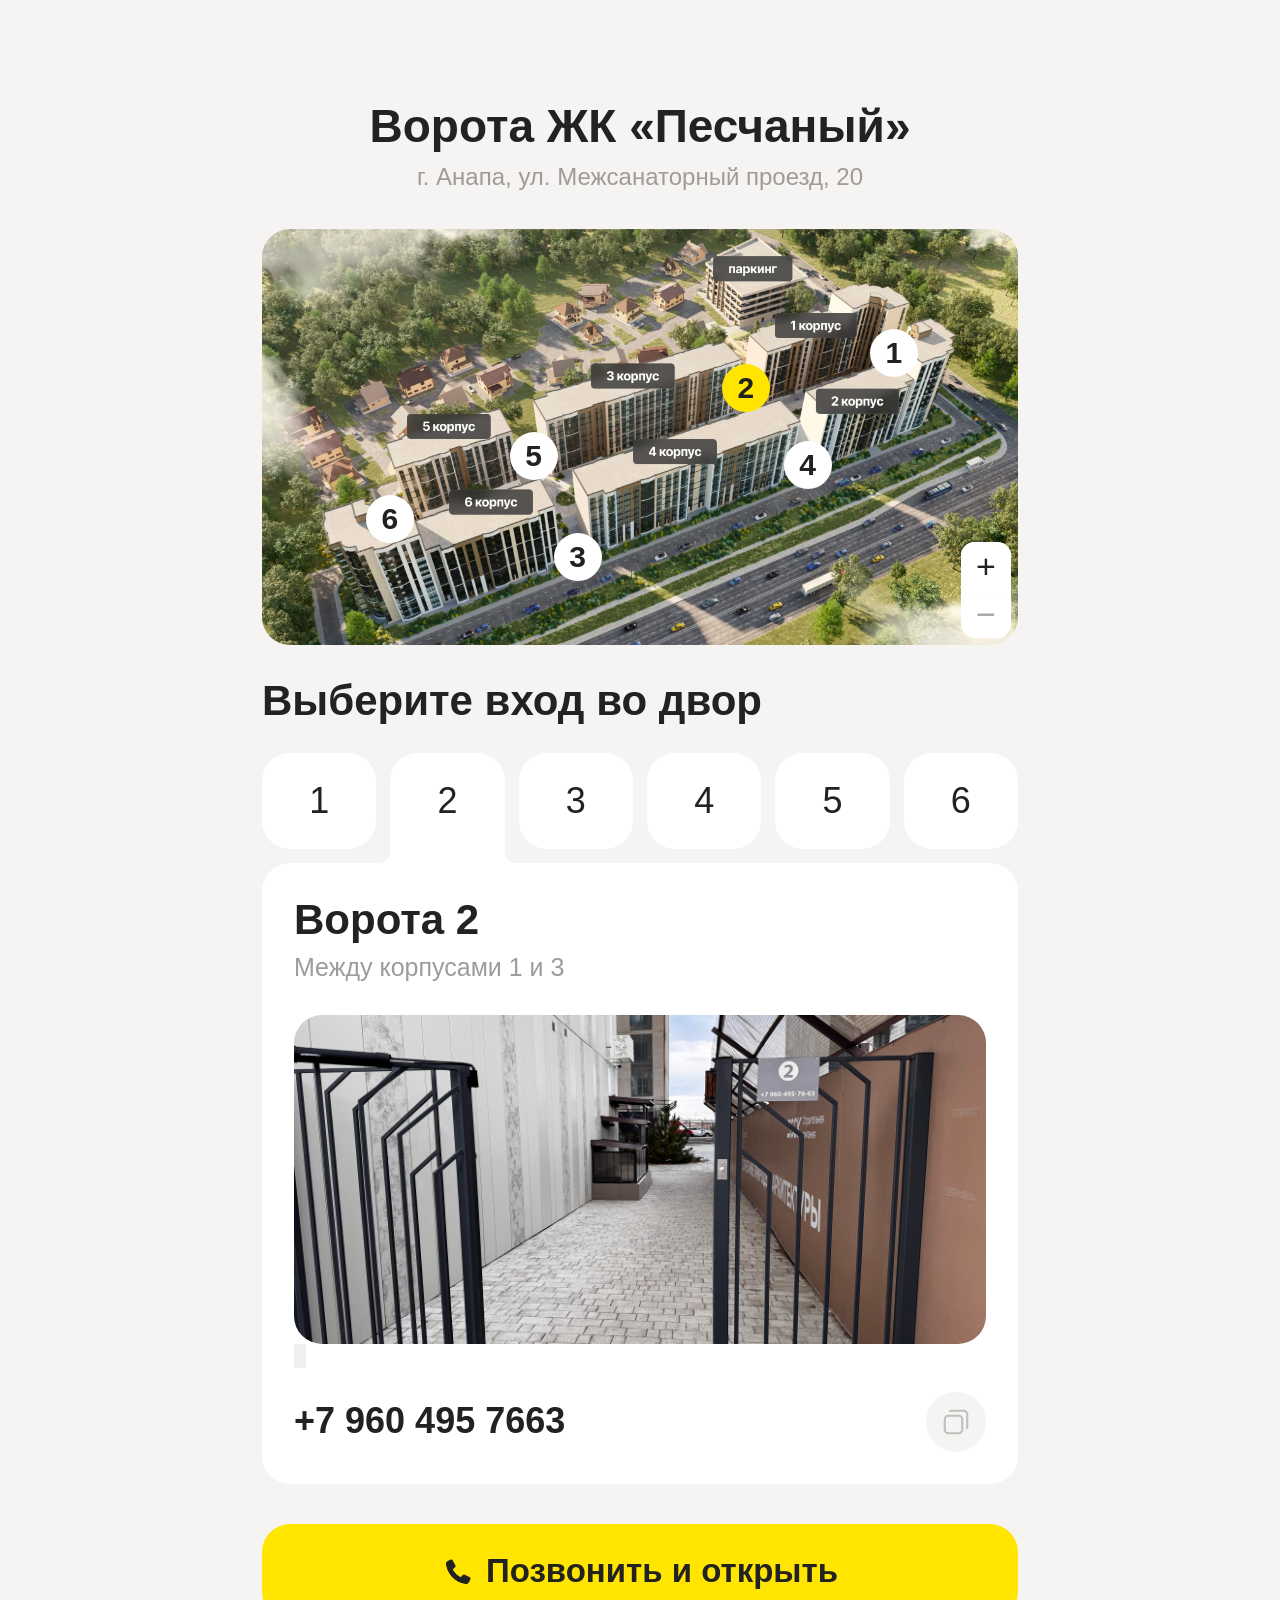
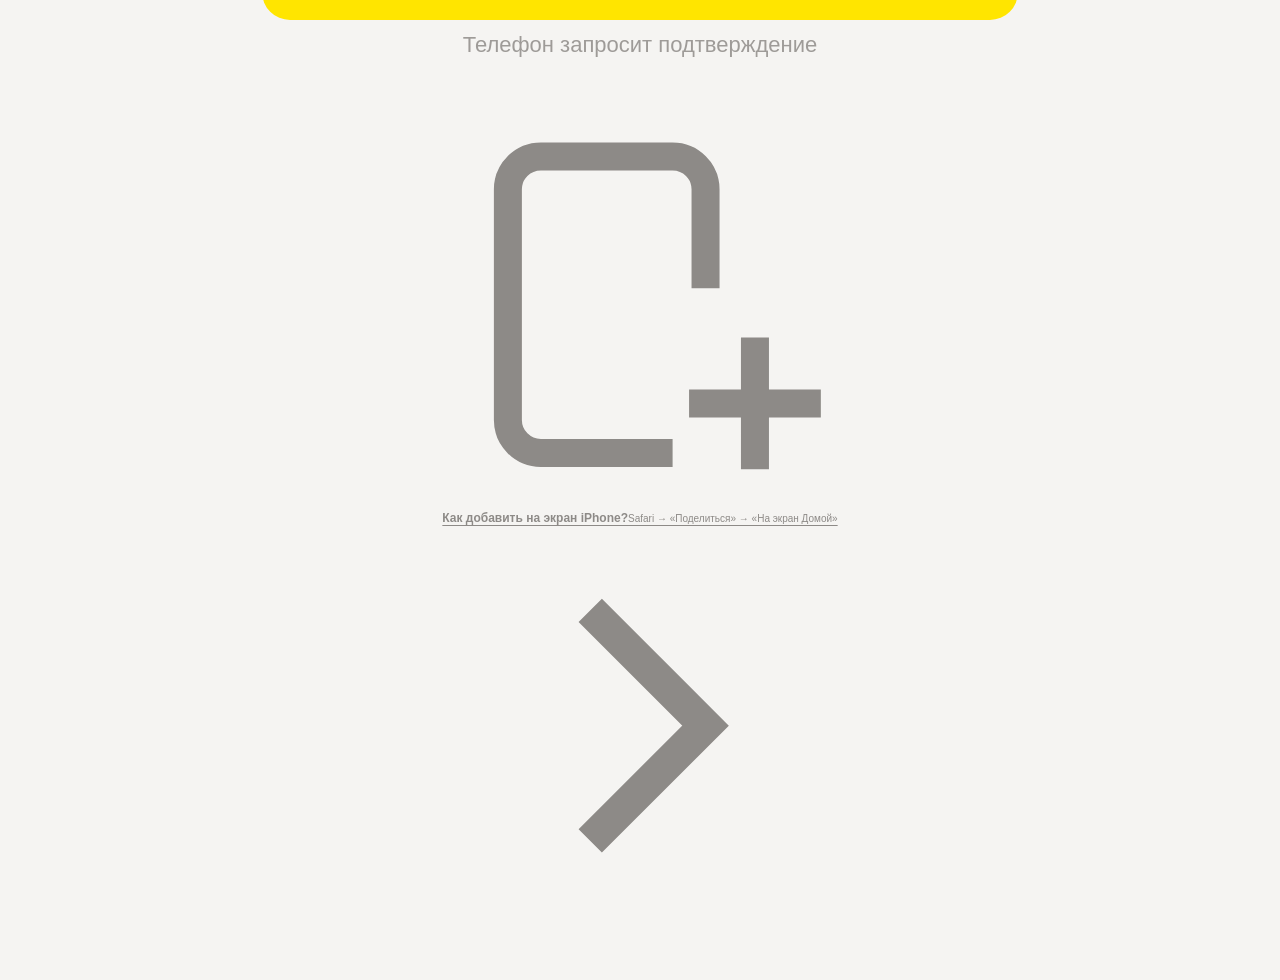
==== commit 5926263e: "Add files via upload" ====
--- a/index.html
+++ b/index.html
@@ -1,6 +1,6 @@
-<!doctype html><html lang="ru"><head><meta charset="UTF-8"><meta name="viewport" content="width=device-width, initial-scale=1, viewport-fit=cover"><meta name="theme-color" content="#f5f4f2"><meta name="description" content="Карта калиток ЖК Песчаный и звонок для открытия"><meta name="apple-mobile-web-app-capable" content="yes"><meta name="apple-mobile-web-app-status-bar-style" content="default"><meta name="format-detection" content="telephone=no"><title>Ворота ЖК «Песчаный»</title><link rel="manifest" href="./manifest.webmanifest"><link rel="icon" href="./assets/icon-192.png"><link rel="apple-touch-icon" href="./assets/icon-192.png"><link rel="preload" href="./assets/interface-font.ttf" as="font" type="font/ttf" crossorigin><link rel="stylesheet" href="./styles.css"></head><body>
+<!doctype html><html lang="ru"><head><meta charset="UTF-8"><meta name="viewport" content="width=device-width, initial-scale=1, viewport-fit=cover"><meta name="theme-color" content="#F6F6F6"><meta name="description" content="Карта калиток ЖК Песчаный и звонок для открытия"><meta name="apple-mobile-web-app-capable" content="yes"><meta name="apple-mobile-web-app-status-bar-style" content="default"><meta name="format-detection" content="telephone=no"><title>Ворота ЖК «Песчаный»</title><link rel="manifest" href="./manifest.webmanifest"><link rel="icon" href="./assets/icon-192.png"><link rel="apple-touch-icon" href="./assets/icon-192.png"><link rel="stylesheet" href="./styles.css"></head><body>
 <main><header><h1>Ворота ЖК «Песчаный»</h1><p>г. Анапа, ул. Межсанаторный проезд, 20</p></header>
-<section class="map-card" aria-label="Карта территории"><div id="viewport" tabindex="0" role="region" aria-label="Карта калиток. Плюс и минус — масштаб, стрелки — перемещение, 0 — сброс."><div id="scene"><img id="plan" src="./assets/masterplan-perspective.jpg" width="2400" height="1320" draggable="false" alt="План ЖК Песчаный, дорога снизу"><div id="markers"></div></div><div class="controls"><button id="zoom-in" aria-label="Увеличить карту">+</button><button id="zoom-out" aria-label="Уменьшить карту">−</button></div><button id="reset" class="reset" aria-label="Показать всю карту" title="Показать всю карту">⤢</button></div></section>
-<section class="gates-section" aria-labelledby="list-title"><h2 id="list-title">Выберите вход во двор</h2><div id="gate-list" role="tablist" aria-label="Выбор калитки"></div><div class="detail" id="gate-panel" role="tabpanel" tabindex="0"><h2 id="gate-title"></h2><p id="gate-description"></p><div id="photo-area"><span>Загружаем фотографию…</span></div><div class="phone-row"><span id="phone-number"></span><button id="copy-phone" aria-label="Скопировать номер телефона"><svg viewBox="0 0 24 24" fill="none" stroke="currentColor" stroke-width="1.7" aria-hidden="true"><rect x="4" y="6" width="14" height="16" rx="3"/><path d="M8 3h10a3 3 0 0 1 3 3v12"/></svg></button></div><p id="copy-status" role="status"></p></div><div id="call-action"></div><p id="call-note">Телефон запросит подтверждение</p></section>
-<footer><button id="install">Как добавить на экран iPhone?</button><p>Safari → «Поделиться» → «На экран Домой»</p><p id="connection" role="status"></p></footer></main>
-<dialog id="install-help"><button id="close-help" aria-label="Закрыть инструкцию">×</button><h2>Всегда под рукой</h2><p>Откройте сайт в Safari на iPhone.</p><ol><li>Нажмите «Поделиться» — значок со стрелкой вверх.</li><li>Выберите «На экран Домой».</li><li>Если есть переключатель «Открывать как веб-приложение», включите его. Нажмите «Добавить».</li></ol><p class="muted">После первой загрузки карта и фотографии доступны без интернета. Для звонка нужна мобильная связь.</p></dialog><noscript>Включите JavaScript для выбора калиток. Телефоны: 1 — +79604989329; 2 — +79604957663; 3 — +79604989331; 4 — +79604989344; 5 — +79604989345; 6 — +79604989466.</noscript><script type="module" src="./app.js"></script></body></html>
+<section class="map-card" aria-label="Карта территории"><div id="viewport" tabindex="0" role="region" aria-label="Карта калиток. Плюс и минус — масштаб, стрелки — перемещение, 0 — сброс."><div id="scene"><img id="plan" src="./assets/masterplan-perspective.jpg" width="2400" height="1320" draggable="false" alt="План ЖК Песчаный, дорога снизу"><div id="markers"></div></div><div class="controls"><button id="zoom-in" aria-label="Увеличить карту">+</button><button id="zoom-out" aria-label="Уменьшить карту">−</button></div><button id="expand-map" class="expand-map" aria-label="Развернуть карту"><svg viewBox="0 0 24 24" fill="none" stroke="currentColor" stroke-width="2" aria-hidden="true"><path d="M14 4h6v6M20 4l-7 7M10 20H4v-6M4 20l7-7"/></svg></button><button id="reset" class="reset" aria-label="Сбросить масштаб карты" hidden>Сбросить</button></div></section>
+<section class="gates-section" aria-labelledby="list-title"><h2 id="list-title" class="sr-only">Выберите вход во двор</h2><div id="gate-list" role="tablist" aria-label="Выбор калитки"></div><div class="detail" id="gate-panel" role="tabpanel" tabindex="0"><h2 id="gate-title"></h2><p id="gate-description"></p><div class="photo-wrap"><div id="photo-area"><span>Загружаем фотографию…</span></div><button id="expand-photo" aria-label="Открыть фотографию калитки крупнее"><svg viewBox="0 0 24 24" fill="none" stroke="currentColor" stroke-width="2" aria-hidden="true"><path d="M14 4h6v6M20 4l-7 7M10 20H4v-6M4 20l7-7"/></svg></button></div><div class="phone-row"><span id="phone-number"></span><button id="copy-phone" aria-label="Скопировать номер телефона"><svg viewBox="0 0 24 24" fill="none" stroke="currentColor" stroke-width="1.7" aria-hidden="true"><rect x="3" y="7" width="14" height="14" rx="3"/><path d="M7 4a1 1 0 0 1 1-1h10a3 3 0 0 1 3 3v10a1 1 0 0 1-1 1"/></svg></button></div><p id="copy-status" role="status"></p></div><div id="call-action"></div><p id="call-note">Телефон запросит подтверждение</p></section>
+<footer><button id="install"><svg class="install-icon" viewBox="0 0 24 24" fill="none" stroke="currentColor" stroke-width="1.7" aria-hidden="true"><path d="M14 21H6a2 2 0 0 1-2-2V5a2 2 0 0 1 2-2h8a2 2 0 0 1 2 2v6M19 14v8M15 18h8"/></svg><span><strong>Как добавить на экран iPhone?</strong><small>Safari → «Поделиться» → «На экран Домой»</small></span><svg class="chevron" viewBox="0 0 24 24" fill="none" stroke="currentColor" stroke-width="2" aria-hidden="true"><path d="m9 5 7 7-7 7"/></svg></button><p id="connection" role="status"></p></footer></main>
+<dialog id="map-dialog" class="media-dialog" aria-label="Карта территории на весь экран"><div class="viewer-head"><h2>Карта территории</h2><button id="close-map" aria-label="Закрыть карту">×</button></div><div id="map-dialog-body"></div></dialog><dialog id="photo-dialog" class="media-dialog" aria-labelledby="photo-title"><div class="viewer-head"><h2 id="photo-title">Фотография калитки</h2><button id="close-photo" aria-label="Закрыть фотографию">×</button></div><img id="large-photo" alt=""></dialog><dialog id="install-help"><button id="close-help" aria-label="Закрыть инструкцию">×</button><h2>Всегда под рукой</h2><p>Откройте сайт в Safari на iPhone.</p><ol><li>Нажмите «Поделиться» — значок со стрелкой вверх.</li><li>Выберите «На экран Домой».</li><li>Если есть переключатель «Открывать как веб-приложение», включите его. Нажмите «Добавить».</li></ol><p class="muted">После первой загрузки карта и фотографии доступны без интернета. Для звонка нужна мобильная связь.</p></dialog><noscript>Включите JavaScript для выбора калиток. Телефоны: 1 — +79604989329; 2 — +79604957663; 3 — +79604989331; 4 — +79604989344; 5 — +79604989345; 6 — +79604989466.</noscript><script type="module" src="./app.js"></script></body></html>
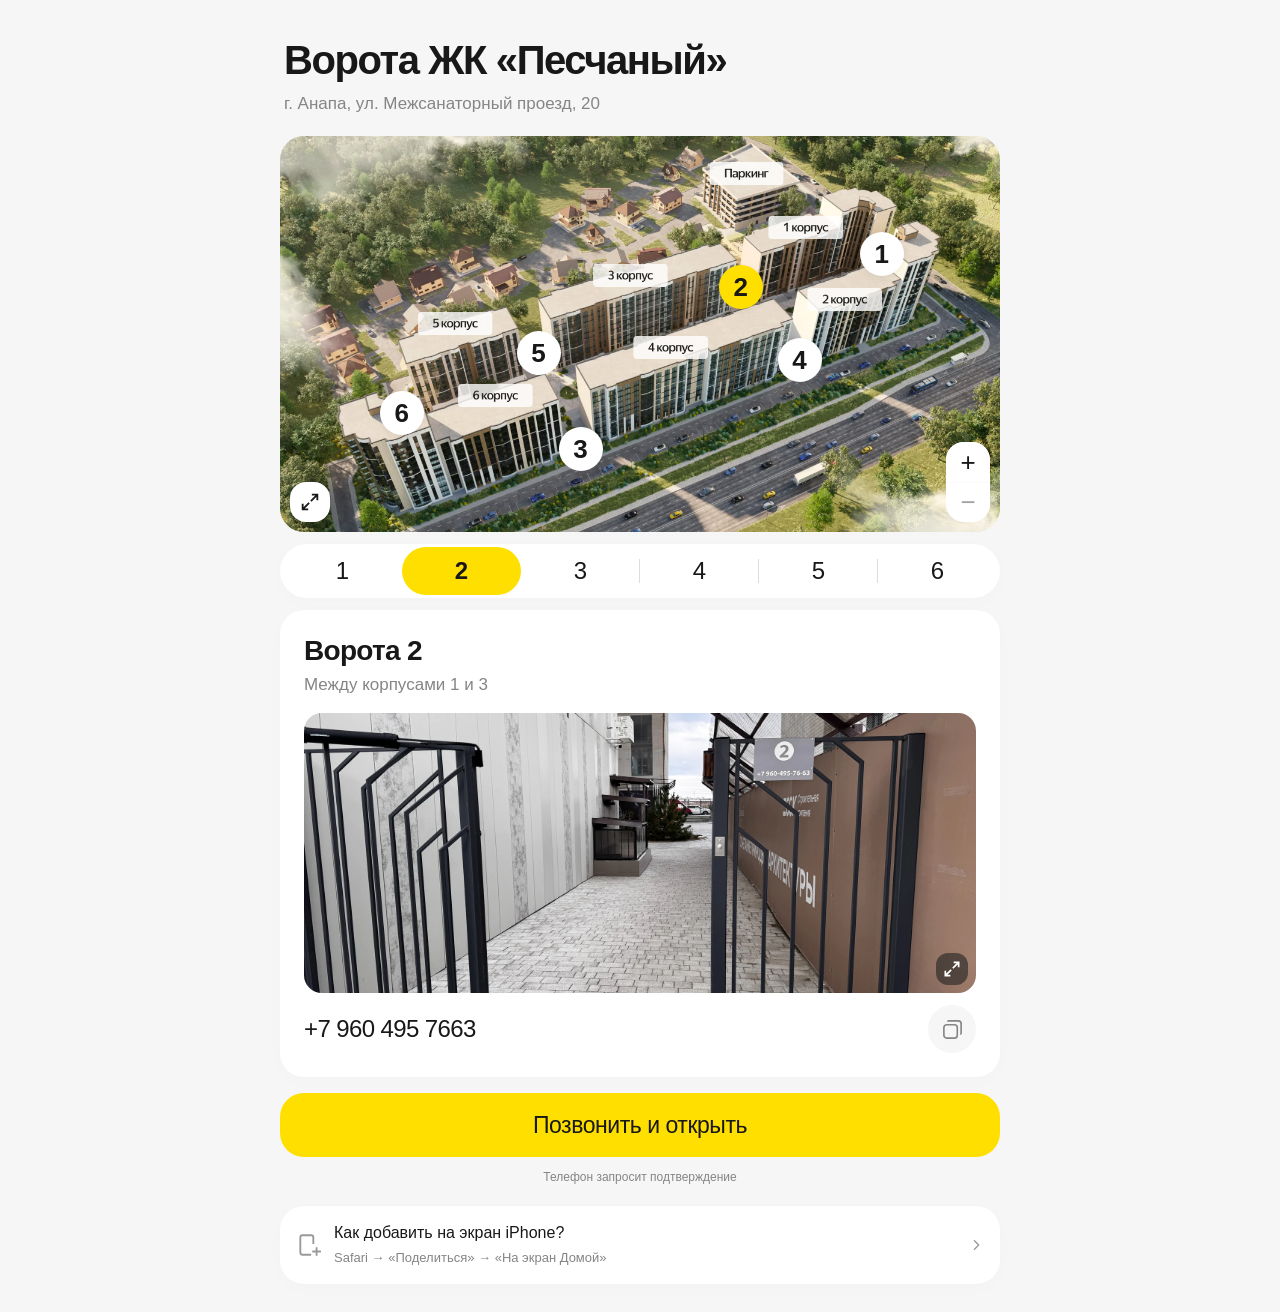
==== commit ccb3715b: "Add files via upload" ====
--- a/index.html
+++ b/index.html
@@ -1,6 +1,6 @@
-<!doctype html><html lang="ru"><head><meta charset="UTF-8"><meta name="viewport" content="width=device-width, initial-scale=1, viewport-fit=cover"><meta name="theme-color" content="#F6F6F6"><meta name="description" content="Карта калиток ЖК Песчаный и звонок для открытия"><meta name="apple-mobile-web-app-capable" content="yes"><meta name="apple-mobile-web-app-status-bar-style" content="default"><meta name="format-detection" content="telephone=no"><title>Ворота ЖК «Песчаный»</title><link rel="manifest" href="./manifest.webmanifest"><link rel="icon" href="./assets/icon-192.png"><link rel="apple-touch-icon" href="./assets/icon-192.png"><link rel="stylesheet" href="./styles.css"></head><body>
+<!doctype html><html lang="ru"><head><meta charset="UTF-8"><meta name="viewport" content="width=device-width, initial-scale=1, viewport-fit=cover"><meta name="theme-color" content="#F6F6F6"><meta name="description" content="Карта калиток ЖК Песчаный и звонок для открытия"><meta name="apple-mobile-web-app-capable" content="yes"><meta name="apple-mobile-web-app-status-bar-style" content="default"><meta name="format-detection" content="telephone=no"><title>Ворота ЖК «Песчаный»</title><link rel="manifest" href="./manifest.webmanifest"><link rel="icon" href="./assets/icon-192.png"><link rel="apple-touch-icon" href="./assets/icon-192.png"><link rel="stylesheet" href="./styles-v14.css"></head><body>
 <main><header><h1>Ворота ЖК «Песчаный»</h1><p>г. Анапа, ул. Межсанаторный проезд, 20</p></header>
 <section class="map-card" aria-label="Карта территории"><div id="viewport" tabindex="0" role="region" aria-label="Карта калиток. Плюс и минус — масштаб, стрелки — перемещение, 0 — сброс."><div id="scene"><img id="plan" src="./assets/masterplan-perspective.jpg" width="2400" height="1320" draggable="false" alt="План ЖК Песчаный, дорога снизу"><div id="markers"></div></div><div class="controls"><button id="zoom-in" aria-label="Увеличить карту">+</button><button id="zoom-out" aria-label="Уменьшить карту">−</button></div><button id="expand-map" class="expand-map" aria-label="Развернуть карту"><svg viewBox="0 0 24 24" fill="none" stroke="currentColor" stroke-width="2" aria-hidden="true"><path d="M14 4h6v6M20 4l-7 7M10 20H4v-6M4 20l7-7"/></svg></button><button id="reset" class="reset" aria-label="Сбросить масштаб карты" hidden>Сбросить</button></div></section>
 <section class="gates-section" aria-labelledby="list-title"><h2 id="list-title" class="sr-only">Выберите вход во двор</h2><div id="gate-list" role="tablist" aria-label="Выбор калитки"></div><div class="detail" id="gate-panel" role="tabpanel" tabindex="0"><h2 id="gate-title"></h2><p id="gate-description"></p><div class="photo-wrap"><div id="photo-area"><span>Загружаем фотографию…</span></div><button id="expand-photo" aria-label="Открыть фотографию калитки крупнее"><svg viewBox="0 0 24 24" fill="none" stroke="currentColor" stroke-width="2" aria-hidden="true"><path d="M14 4h6v6M20 4l-7 7M10 20H4v-6M4 20l7-7"/></svg></button></div><div class="phone-row"><span id="phone-number"></span><button id="copy-phone" aria-label="Скопировать номер телефона"><svg viewBox="0 0 24 24" fill="none" stroke="currentColor" stroke-width="1.7" aria-hidden="true"><rect x="3" y="7" width="14" height="14" rx="3"/><path d="M7 4a1 1 0 0 1 1-1h10a3 3 0 0 1 3 3v10a1 1 0 0 1-1 1"/></svg></button></div><p id="copy-status" role="status"></p></div><div id="call-action"></div><p id="call-note">Телефон запросит подтверждение</p></section>
 <footer><button id="install"><svg class="install-icon" viewBox="0 0 24 24" fill="none" stroke="currentColor" stroke-width="1.7" aria-hidden="true"><path d="M14 21H6a2 2 0 0 1-2-2V5a2 2 0 0 1 2-2h8a2 2 0 0 1 2 2v6M19 14v8M15 18h8"/></svg><span><strong>Как добавить на экран iPhone?</strong><small>Safari → «Поделиться» → «На экран Домой»</small></span><svg class="chevron" viewBox="0 0 24 24" fill="none" stroke="currentColor" stroke-width="2" aria-hidden="true"><path d="m9 5 7 7-7 7"/></svg></button><p id="connection" role="status"></p></footer></main>
-<dialog id="map-dialog" class="media-dialog" aria-label="Карта территории на весь экран"><div class="viewer-head"><h2>Карта территории</h2><button id="close-map" aria-label="Закрыть карту">×</button></div><div id="map-dialog-body"></div></dialog><dialog id="photo-dialog" class="media-dialog" aria-labelledby="photo-title"><div class="viewer-head"><h2 id="photo-title">Фотография калитки</h2><button id="close-photo" aria-label="Закрыть фотографию">×</button></div><img id="large-photo" alt=""></dialog><dialog id="install-help"><button id="close-help" aria-label="Закрыть инструкцию">×</button><h2>Всегда под рукой</h2><p>Откройте сайт в Safari на iPhone.</p><ol><li>Нажмите «Поделиться» — значок со стрелкой вверх.</li><li>Выберите «На экран Домой».</li><li>Если есть переключатель «Открывать как веб-приложение», включите его. Нажмите «Добавить».</li></ol><p class="muted">После первой загрузки карта и фотографии доступны без интернета. Для звонка нужна мобильная связь.</p></dialog><noscript>Включите JavaScript для выбора калиток. Телефоны: 1 — +79604989329; 2 — +79604957663; 3 — +79604989331; 4 — +79604989344; 5 — +79604989345; 6 — +79604989466.</noscript><script type="module" src="./app.js"></script></body></html>
+<dialog id="map-dialog" class="media-dialog" aria-label="Карта территории на весь экран"><div class="viewer-head"><h2>Карта территории</h2><button id="close-map" aria-label="Закрыть карту">×</button></div><div id="map-dialog-body"></div></dialog><dialog id="photo-dialog" class="media-dialog" aria-labelledby="photo-title"><div class="viewer-head"><h2 id="photo-title">Фотография калитки</h2><button id="close-photo" aria-label="Закрыть фотографию">×</button></div><img id="large-photo" alt=""></dialog><dialog id="install-help"><button id="close-help" aria-label="Закрыть инструкцию">×</button><h2>Всегда под рукой</h2><p>Откройте сайт в Safari на iPhone.</p><ol><li>Нажмите «Поделиться» — значок со стрелкой вверх.</li><li>Выберите «На экран Домой».</li><li>Если есть переключатель «Открывать как веб-приложение», включите его. Нажмите «Добавить».</li></ol><p class="muted">После первой загрузки карта и фотографии доступны без интернета. Для звонка нужна мобильная связь.</p></dialog><noscript>Включите JavaScript для выбора калиток. Телефоны: 1 — +79604989329; 2 — +79604957663; 3 — +79604989331; 4 — +79604989344; 5 — +79604989345; 6 — +79604989466.</noscript><script type="module" src="./app-v14.js"></script></body></html>
--- a/styles-v14.css
+++ b/styles-v14.css
@@ -0,0 +1,5 @@
+:root{color-scheme:light;--bg:#f6f6f6;--ink:#181818;--muted:#858585;--yellow:#ffdf00;--radius:24px;--shadow:0 4px 20px #00000004;font-family:-apple-system,BlinkMacSystemFont,"Segoe UI",Roboto,Helvetica,Arial,sans-serif}*{box-sizing:border-box}body{margin:0;background:var(--bg);color:var(--ink);font-size:16px;line-height:1.4}button,a{-webkit-tap-highlight-color:transparent}button{font:inherit;border:0;cursor:pointer;color:inherit}button:disabled{opacity:.4;cursor:default}button:focus-visible,a:focus-visible,[tabindex]:focus-visible{outline:3px solid #547bb1;outline-offset:3px}h1,h2,p{margin:0}svg{display:block;width:24px;height:24px;flex-shrink:0}main{max-width:760px;margin:auto;padding:calc(24px + env(safe-area-inset-top,0px)) max(20px,env(safe-area-inset-right,0px)) calc(28px + env(safe-area-inset-bottom,0px)) max(20px,env(safe-area-inset-left,0px))}header{margin:0 4px 16px}h1{font-size:clamp(25px,7.2vw,40px);font-weight:750;line-height:1.2;letter-spacing:-.035em}header p{font-size:15px;line-height:1.4;color:var(--muted);margin-top:8px}.map-card{border-radius:var(--radius);overflow:hidden}#viewport{position:relative;width:100%;aspect-ratio:1200/660;overflow:hidden;touch-action:none;cursor:grab;background:#e4e6de}#viewport:active{cursor:grabbing}#scene{position:absolute;transform-origin:0 0;aspect-ratio:1200/660;will-change:transform}#plan{display:block;width:100%;height:100%;user-select:none;pointer-events:none}#markers{position:absolute;inset:0}.marker{position:absolute;transform:translate(-50%,-50%) scale(var(--inverse,1));width:clamp(28px,7.4vw,44px);height:clamp(28px,7.4vw,44px);display:grid;place-items:center;border-radius:50%;background:#fff;font-size:clamp(17px,4.5vw,26px);line-height:1;font-weight:600;padding:0;z-index:1;box-shadow:0 2px 8px #0001}.marker[aria-pressed=true]{background:var(--yellow);z-index:2}.controls{position:absolute;right:10px;bottom:10px;border-radius:18px;overflow:hidden;background:#fff;box-shadow:var(--shadow)}.controls button{display:block;width:40px;height:36px;background:white;font-size:26px;line-height:1}.controls button+button{border-top:1px solid var(--bg)}.expand-map{position:absolute;left:10px;bottom:10px;width:40px;height:40px;border-radius:16px;background:#fff;display:grid;place-items:center}.expand-map svg{width:22px;height:22px}.reset{position:absolute;top:10px;left:10px;background:#fff;padding:8px 12px;border-radius:14px;font-size:12px}.gates-section{margin-top:12px}.sr-only{position:absolute;width:1px;height:1px;padding:0;margin:-1px;overflow:hidden;clip:rect(0,0,0,0);white-space:nowrap;border:0}#gate-list{--selected:1;position:relative;display:grid;grid-template-columns:repeat(6,minmax(0,1fr));background:#fff;border-radius:999px;padding:3px;box-shadow:var(--shadow);isolation:isolate}#gate-list:before{content:'';position:absolute;top:3px;bottom:3px;left:3px;width:calc((100% - 6px)/6);background:var(--yellow);border-radius:999px;transform:translateX(calc(var(--selected)*100%));z-index:-1}.gate-item{background:none;height:42px;position:relative;font-size:21px;font-weight:400;padding:0;border-radius:999px}.gate-item[aria-selected=true]{font-weight:600}.gate-item:not(:last-child):after{content:'';position:absolute;right:0;top:12px;bottom:12px;width:1px;background:#ddd}.gate-item[aria-selected=true]:after,.gate-item:has(+[aria-selected=true]):after{opacity:0}.detail{margin-top:12px;background:#fff;border-radius:var(--radius);padding:18px;box-shadow:var(--shadow)}#gate-title{font-size:24px;font-weight:700;letter-spacing:-.025em;line-height:1.2}#gate-description{font-size:15px;color:var(--muted);margin-top:6px;min-height:21px}.photo-wrap{margin-top:16px;position:relative;border-radius:18px;overflow:hidden;background:var(--bg)}#photo-area{width:100%;aspect-ratio:2.4;display:grid;place-items:center;overflow:hidden;font-size:12px;color:var(--muted);cursor:zoom-in}#photo-area img{display:block;min-height:0;width:100%;height:100%;object-fit:cover;object-position:center 43%}#expand-photo{position:absolute;right:8px;bottom:8px;display:grid;place-items:center;width:32px;height:32px;border-radius:12px;background:#2229;color:#fff}#expand-photo svg{width:20px;height:20px}.phone-row{display:flex;align-items:center;gap:10px;margin-top:12px}#phone-symbol,#copy-phone{width:40px;height:40px;border-radius:50%;background:var(--bg);display:grid;place-items:center;flex-shrink:0}#phone-symbol svg{width:22px;height:22px}#phone-number{flex:1;font-size:clamp(17px,4.65vw,24px);font-weight:650;white-space:nowrap;letter-spacing:-.025em}#copy-phone{color:var(--muted)}#copy-phone svg{width:23px;height:23px}#copy-status{font-size:12px;color:var(--muted)}#copy-status:not(:empty){margin-top:8px}#call-action{margin-top:16px}.call{display:flex;align-items:center;justify-content:center;gap:12px;width:100%;min-height:64px;background:var(--yellow);color:var(--ink);border-radius:24px;text-decoration:none;font-size:clamp(18px,4.9vw,23px);font-weight:650;letter-spacing:-.02em}#call-note{font-size:12px;text-align:center;color:var(--muted);margin-top:12px}footer{margin-top:20px}#install{display:flex;align-items:center;text-align:left;gap:12px;width:100%;padding:16px;background:#fff;border-radius:var(--radius);box-shadow:var(--shadow)}#install span{flex:1;min-width:0}#install strong{display:block;font-size:14px;font-weight:400;line-height:1.4}#install small{display:block;color:var(--muted);font-size:11px;line-height:1.5;margin-top:4px}#install .install-icon{color:#999;width:26px;height:26px}#install .chevron{color:#999;width:16px;height:16px}#connection{font-size:11px;color:var(--muted);text-align:center;margin-top:12px}#connection:empty{display:none}dialog{border:0;color:var(--ink);background:white;border-radius:24px;padding:24px;width:calc(100% - 32px);max-width:440px;font:inherit}dialog::backdrop{background:#0007;backdrop-filter:blur(4px)}dialog h2{font-size:24px;letter-spacing:-.02em;margin-bottom:12px}dialog ol{padding-left:22px}dialog li{margin:10px 0}.muted{color:var(--muted);font-size:13px}#close-help{position:absolute;right:12px;top:12px;border-radius:50%;width:32px;height:32px;font-size:24px;background:var(--bg)}#install-help h2{padding-right:24px}.media-dialog{width:100%;max-width:none;height:100%;height:100dvh;max-height:none;margin:0;padding:env(safe-area-inset-top,0px) env(safe-area-inset-right,0px) env(safe-area-inset-bottom,0px) env(safe-area-inset-left,0px);border-radius:0;background:var(--bg);overflow:hidden}.media-dialog[open]{display:flex;flex-direction:column}.viewer-head{display:flex;align-items:center;justify-content:space-between;gap:16px;padding:12px 20px;flex-shrink:0}.viewer-head h2{margin:0;font-size:19px}.viewer-head button{background:#fff;border-radius:50%;font-size:26px;width:40px;height:40px}#map-dialog-body{flex:1;min-height:0}#map-dialog-body #viewport{width:100%;height:100%;aspect-ratio:auto}#large-photo{display:block;flex:1;min-height:0;width:100%;object-fit:contain}body:has(dialog[open]){overflow:hidden}#map-dialog .expand-map{display:none}@media(min-width:600px){main{padding-top:calc(36px + env(safe-area-inset-top,0px))}header{margin-bottom:20px}header p{font-size:17px}.gate-item{height:48px;font-size:24px}.detail{padding:24px}#gate-title{font-size:28px}#gate-description{font-size:17px}.phone-row{gap:16px}#phone-symbol,#copy-phone{width:48px;height:48px}#photo-area{aspect-ratio:2.4}.controls button{width:44px;height:40px}#install strong{font-size:16px}#install small{font-size:13px}}@media(prefers-reduced-motion:no-preference){#gate-list:before{transition:transform 180ms ease}.marker,.call{transition:background 180ms ease}.call:hover{background:#f2d400}}@media(max-width:350px){.detail{padding:14px}.phone-row{gap:6px}#phone-symbol,#copy-phone{width:34px;height:34px}#install{gap:8px;padding:14px}#install strong{font-size:13px}#install small{font-size:10px}}
+@media(max-width:350px){.expand-map{width:32px;height:32px;left:6px;bottom:6px;border-radius:12px}.controls{right:6px;bottom:6px;border-radius:14px}.controls button{width:34px;height:32px}}
+
+/* Более лёгкая типографика: акцент остаётся на заголовках и выбранных воротах. */
+header p,#gate-description{font-weight:350}#phone-number{font-weight:400}.call{font-weight:400}
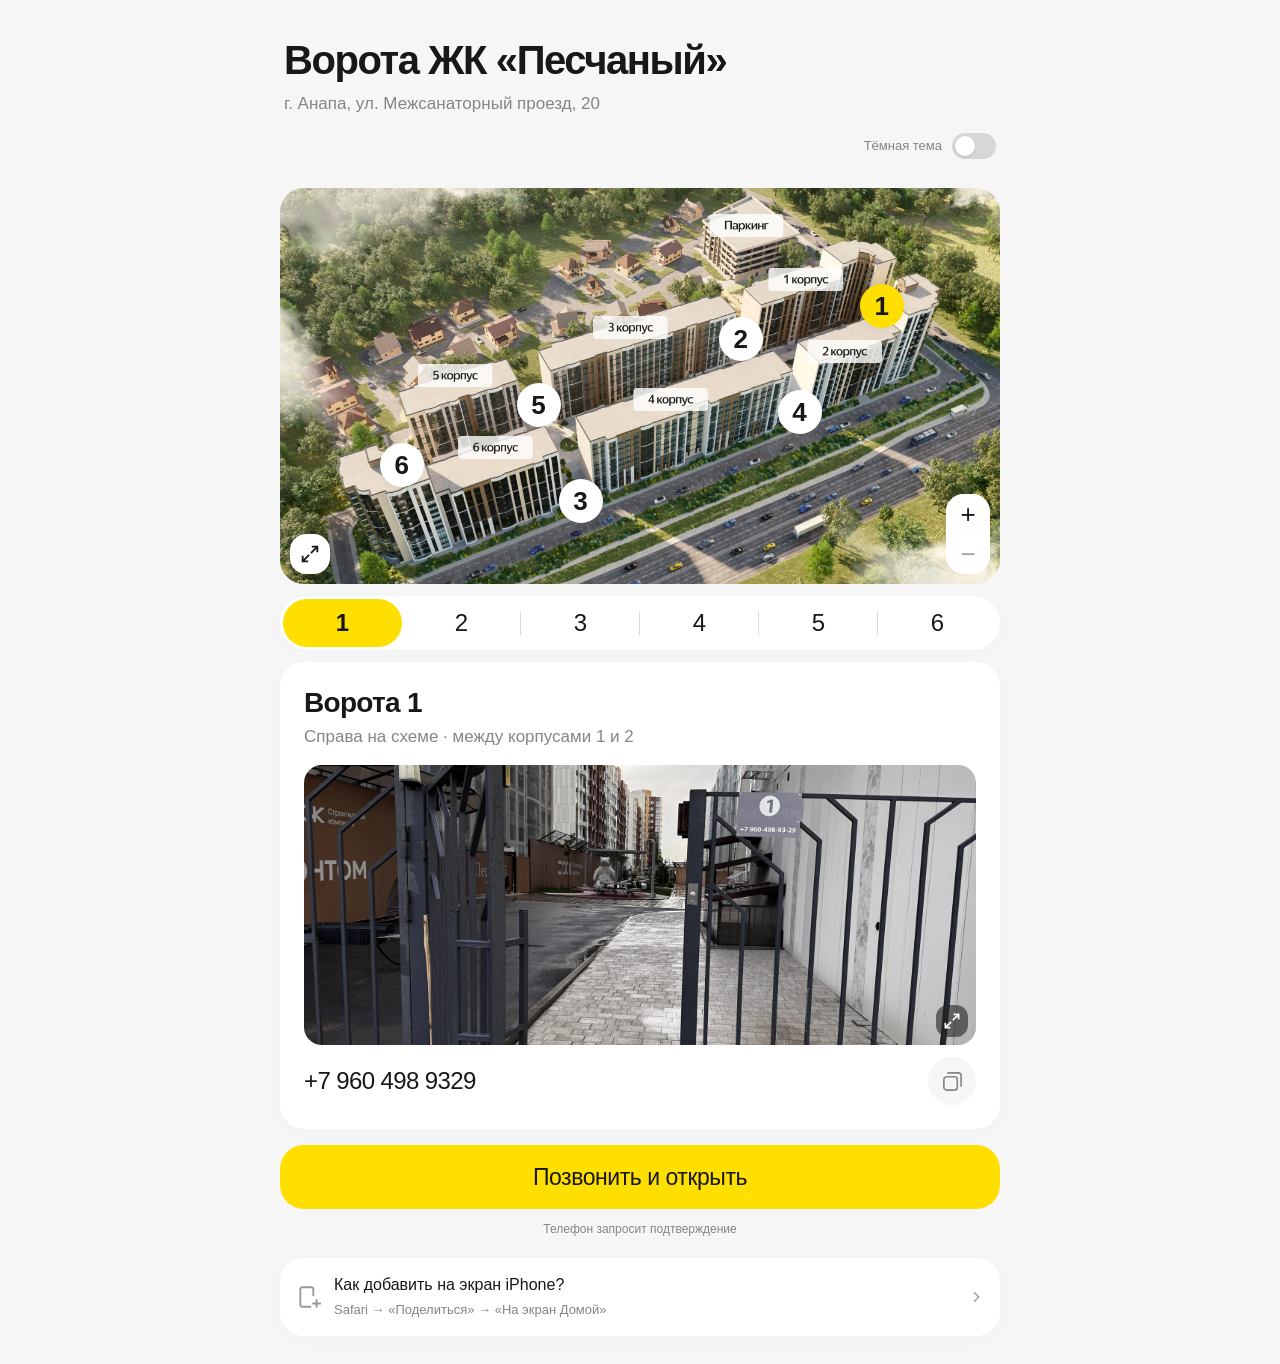
==== commit 3114bbc2: "Add files via upload" ====
--- a/index.html
+++ b/index.html
@@ -1,6 +1,6 @@
-<!doctype html><html lang="ru"><head><meta charset="UTF-8"><meta name="viewport" content="width=device-width, initial-scale=1, viewport-fit=cover"><meta name="theme-color" content="#F6F6F6"><meta name="description" content="Карта калиток ЖК Песчаный и звонок для открытия"><meta name="apple-mobile-web-app-capable" content="yes"><meta name="apple-mobile-web-app-status-bar-style" content="default"><meta name="format-detection" content="telephone=no"><title>Ворота ЖК «Песчаный»</title><link rel="manifest" href="./manifest.webmanifest"><link rel="icon" href="./assets/icon-192.png"><link rel="apple-touch-icon" href="./assets/icon-192.png"><link rel="stylesheet" href="./styles-v14.css"></head><body>
-<main><header><h1>Ворота ЖК «Песчаный»</h1><p>г. Анапа, ул. Межсанаторный проезд, 20</p></header>
+<!doctype html><html lang="ru"><head><meta charset="UTF-8"><meta name="viewport" content="width=device-width, initial-scale=1, viewport-fit=cover"><meta name="theme-color" content="#F6F6F6"><meta name="description" content="Карта калиток ЖК Песчаный и звонок для открытия"><meta name="apple-mobile-web-app-capable" content="yes"><meta name="apple-mobile-web-app-status-bar-style" content="default"><meta name="format-detection" content="telephone=no"><title>Ворота ЖК «Песчаный»</title><link rel="manifest" href="./manifest-v16.webmanifest"><link rel="icon" href="./assets/icon-v16-192.png"><link rel="apple-touch-icon" sizes="180x180" href="./assets/icon-v16-180.png"><script src="./theme-v16.js"></script><link rel="stylesheet" href="./styles-v16.css"></head><body>
+<main><header><h1>Ворота ЖК «Песчаный»</h1><p>г. Анапа, ул. Межсанаторный проезд, 20</p><div class="theme-row"><button id="theme-toggle" role="switch" aria-checked="false" aria-label="Тёмная тема"><span>Тёмная тема</span><span class="switch-track" aria-hidden="true"><span class="switch-thumb"></span></span></button></div><p id="theme-status" class="sr-only" role="status"></p></header>
 <section class="map-card" aria-label="Карта территории"><div id="viewport" tabindex="0" role="region" aria-label="Карта калиток. Плюс и минус — масштаб, стрелки — перемещение, 0 — сброс."><div id="scene"><img id="plan" src="./assets/masterplan-perspective.jpg" width="2400" height="1320" draggable="false" alt="План ЖК Песчаный, дорога снизу"><div id="markers"></div></div><div class="controls"><button id="zoom-in" aria-label="Увеличить карту">+</button><button id="zoom-out" aria-label="Уменьшить карту">−</button></div><button id="expand-map" class="expand-map" aria-label="Развернуть карту"><svg viewBox="0 0 24 24" fill="none" stroke="currentColor" stroke-width="2" aria-hidden="true"><path d="M14 4h6v6M20 4l-7 7M10 20H4v-6M4 20l7-7"/></svg></button><button id="reset" class="reset" aria-label="Сбросить масштаб карты" hidden>Сбросить</button></div></section>
 <section class="gates-section" aria-labelledby="list-title"><h2 id="list-title" class="sr-only">Выберите вход во двор</h2><div id="gate-list" role="tablist" aria-label="Выбор калитки"></div><div class="detail" id="gate-panel" role="tabpanel" tabindex="0"><h2 id="gate-title"></h2><p id="gate-description"></p><div class="photo-wrap"><div id="photo-area"><span>Загружаем фотографию…</span></div><button id="expand-photo" aria-label="Открыть фотографию калитки крупнее"><svg viewBox="0 0 24 24" fill="none" stroke="currentColor" stroke-width="2" aria-hidden="true"><path d="M14 4h6v6M20 4l-7 7M10 20H4v-6M4 20l7-7"/></svg></button></div><div class="phone-row"><span id="phone-number"></span><button id="copy-phone" aria-label="Скопировать номер телефона"><svg viewBox="0 0 24 24" fill="none" stroke="currentColor" stroke-width="1.7" aria-hidden="true"><rect x="3" y="7" width="14" height="14" rx="3"/><path d="M7 4a1 1 0 0 1 1-1h10a3 3 0 0 1 3 3v10a1 1 0 0 1-1 1"/></svg></button></div><p id="copy-status" role="status"></p></div><div id="call-action"></div><p id="call-note">Телефон запросит подтверждение</p></section>
 <footer><button id="install"><svg class="install-icon" viewBox="0 0 24 24" fill="none" stroke="currentColor" stroke-width="1.7" aria-hidden="true"><path d="M14 21H6a2 2 0 0 1-2-2V5a2 2 0 0 1 2-2h8a2 2 0 0 1 2 2v6M19 14v8M15 18h8"/></svg><span><strong>Как добавить на экран iPhone?</strong><small>Safari → «Поделиться» → «На экран Домой»</small></span><svg class="chevron" viewBox="0 0 24 24" fill="none" stroke="currentColor" stroke-width="2" aria-hidden="true"><path d="m9 5 7 7-7 7"/></svg></button><p id="connection" role="status"></p></footer></main>
-<dialog id="map-dialog" class="media-dialog" aria-label="Карта территории на весь экран"><div class="viewer-head"><h2>Карта территории</h2><button id="close-map" aria-label="Закрыть карту">×</button></div><div id="map-dialog-body"></div></dialog><dialog id="photo-dialog" class="media-dialog" aria-labelledby="photo-title"><div class="viewer-head"><h2 id="photo-title">Фотография калитки</h2><button id="close-photo" aria-label="Закрыть фотографию">×</button></div><img id="large-photo" alt=""></dialog><dialog id="install-help"><button id="close-help" aria-label="Закрыть инструкцию">×</button><h2>Всегда под рукой</h2><p>Откройте сайт в Safari на iPhone.</p><ol><li>Нажмите «Поделиться» — значок со стрелкой вверх.</li><li>Выберите «На экран Домой».</li><li>Если есть переключатель «Открывать как веб-приложение», включите его. Нажмите «Добавить».</li></ol><p class="muted">После первой загрузки карта и фотографии доступны без интернета. Для звонка нужна мобильная связь.</p></dialog><noscript>Включите JavaScript для выбора калиток. Телефоны: 1 — +79604989329; 2 — +79604957663; 3 — +79604989331; 4 — +79604989344; 5 — +79604989345; 6 — +79604989466.</noscript><script type="module" src="./app-v14.js"></script></body></html>
+<dialog id="map-dialog" class="media-dialog" aria-label="Карта территории на весь экран"><div class="viewer-head"><h2>Карта территории</h2><button id="close-map" aria-label="Закрыть карту">×</button></div><div id="map-dialog-body"></div></dialog><dialog id="photo-dialog" class="media-dialog" aria-labelledby="photo-title"><div class="viewer-head"><h2 id="photo-title">Фотография калитки</h2><button id="close-photo" aria-label="Закрыть фотографию">×</button></div><img id="large-photo" alt=""></dialog><dialog id="install-help"><button id="close-help" aria-label="Закрыть инструкцию">×</button><h2>Всегда под рукой</h2><p>Откройте сайт в Safari на iPhone.</p><ol><li>Нажмите «Поделиться» — значок со стрелкой вверх.</li><li>Выберите «На экран Домой».</li><li>Если есть переключатель «Открывать как веб-приложение», включите его. Нажмите «Добавить».</li></ol><p class="muted">После первой загрузки карта и фотографии доступны без интернета. Для звонка нужна мобильная связь.</p></dialog><noscript>Включите JavaScript для выбора калиток. Телефоны: 1 — +79604989329; 2 — +79604957663; 3 — +79604989331; 4 — +79604989344; 5 — +79604989345; 6 — +79604989466.</noscript><script type="module" src="./app-v16.js"></script></body></html>
--- a/styles-v16.css
+++ b/styles-v16.css
@@ -0,0 +1,26 @@
+:root{color-scheme:light;--bg:#f6f6f6;--ink:#181818;--muted:#858585;--yellow:#ffdf00;--radius:24px;--shadow:0 4px 20px #00000004;font-family:-apple-system,BlinkMacSystemFont,"Segoe UI",Roboto,Helvetica,Arial,sans-serif}*{box-sizing:border-box}body{margin:0;background:var(--bg);color:var(--ink);font-size:16px;line-height:1.4}button,a{-webkit-tap-highlight-color:transparent}button{font:inherit;border:0;cursor:pointer;color:inherit}button:disabled{opacity:.4;cursor:default}button:focus-visible,a:focus-visible,[tabindex]:focus-visible{outline:3px solid #547bb1;outline-offset:3px}h1,h2,p{margin:0}svg{display:block;width:24px;height:24px;flex-shrink:0}main{max-width:760px;margin:auto;padding:calc(24px + env(safe-area-inset-top,0px)) max(20px,env(safe-area-inset-right,0px)) calc(28px + env(safe-area-inset-bottom,0px)) max(20px,env(safe-area-inset-left,0px))}header{margin:0 4px 16px}h1{font-size:clamp(25px,7.2vw,40px);font-weight:750;line-height:1.2;letter-spacing:-.035em}header p{font-size:15px;line-height:1.4;color:var(--muted);margin-top:8px}.map-card{border-radius:var(--radius);overflow:hidden}#viewport{position:relative;width:100%;aspect-ratio:1200/660;overflow:hidden;touch-action:none;cursor:grab;background:#e4e6de}#viewport:active{cursor:grabbing}#scene{position:absolute;transform-origin:0 0;aspect-ratio:1200/660;will-change:transform}#plan{display:block;width:100%;height:100%;user-select:none;pointer-events:none}#markers{position:absolute;inset:0}.marker{position:absolute;transform:translate(-50%,-50%) scale(var(--inverse,1));width:clamp(28px,7.4vw,44px);height:clamp(28px,7.4vw,44px);display:grid;place-items:center;border-radius:50%;background:#fff;font-size:clamp(17px,4.5vw,26px);line-height:1;font-weight:600;padding:0;z-index:1;box-shadow:0 2px 8px #0001}.marker[aria-pressed=true]{background:var(--yellow);z-index:2}.controls{position:absolute;right:10px;bottom:10px;border-radius:18px;overflow:hidden;background:#fff;box-shadow:var(--shadow)}.controls button{display:block;width:40px;height:36px;background:white;font-size:26px;line-height:1}.controls button+button{border-top:1px solid var(--bg)}.expand-map{position:absolute;left:10px;bottom:10px;width:40px;height:40px;border-radius:16px;background:#fff;display:grid;place-items:center}.expand-map svg{width:22px;height:22px}.reset{position:absolute;top:10px;left:10px;background:#fff;padding:8px 12px;border-radius:14px;font-size:12px}.gates-section{margin-top:12px}.sr-only{position:absolute;width:1px;height:1px;padding:0;margin:-1px;overflow:hidden;clip:rect(0,0,0,0);white-space:nowrap;border:0}#gate-list{--selected:1;position:relative;display:grid;grid-template-columns:repeat(6,minmax(0,1fr));background:#fff;border-radius:999px;padding:3px;box-shadow:var(--shadow);isolation:isolate}#gate-list:before{content:'';position:absolute;top:3px;bottom:3px;left:3px;width:calc((100% - 6px)/6);background:var(--yellow);border-radius:999px;transform:translateX(calc(var(--selected)*100%));z-index:-1}.gate-item{background:none;height:42px;position:relative;font-size:21px;font-weight:400;padding:0;border-radius:999px}.gate-item[aria-selected=true]{font-weight:600}.gate-item:not(:last-child):after{content:'';position:absolute;right:0;top:12px;bottom:12px;width:1px;background:#ddd}.gate-item[aria-selected=true]:after,.gate-item:has(+[aria-selected=true]):after{opacity:0}.detail{margin-top:12px;background:#fff;border-radius:var(--radius);padding:18px;box-shadow:var(--shadow)}#gate-title{font-size:24px;font-weight:700;letter-spacing:-.025em;line-height:1.2}#gate-description{font-size:15px;color:var(--muted);margin-top:6px;min-height:21px}.photo-wrap{margin-top:16px;position:relative;border-radius:18px;overflow:hidden;background:var(--bg)}#photo-area{width:100%;aspect-ratio:2.4;display:grid;place-items:center;overflow:hidden;font-size:12px;color:var(--muted);cursor:zoom-in}#photo-area img{display:block;min-height:0;width:100%;height:100%;object-fit:cover;object-position:center 43%}#expand-photo{position:absolute;right:8px;bottom:8px;display:grid;place-items:center;width:32px;height:32px;border-radius:12px;background:#2229;color:#fff}#expand-photo svg{width:20px;height:20px}.phone-row{display:flex;align-items:center;gap:10px;margin-top:12px}#phone-symbol,#copy-phone{width:40px;height:40px;border-radius:50%;background:var(--bg);display:grid;place-items:center;flex-shrink:0}#phone-symbol svg{width:22px;height:22px}#phone-number{flex:1;font-size:clamp(17px,4.65vw,24px);font-weight:650;white-space:nowrap;letter-spacing:-.025em}#copy-phone{color:var(--muted)}#copy-phone svg{width:23px;height:23px}#copy-status{font-size:12px;color:var(--muted)}#copy-status:not(:empty){margin-top:8px}#call-action{margin-top:16px}.call{display:flex;align-items:center;justify-content:center;gap:12px;width:100%;min-height:64px;background:var(--yellow);color:var(--ink);border-radius:24px;text-decoration:none;font-size:clamp(18px,4.9vw,23px);font-weight:650;letter-spacing:-.02em}#call-note{font-size:12px;text-align:center;color:var(--muted);margin-top:12px}footer{margin-top:20px}#install{display:flex;align-items:center;text-align:left;gap:12px;width:100%;padding:16px;background:#fff;border-radius:var(--radius);box-shadow:var(--shadow)}#install span{flex:1;min-width:0}#install strong{display:block;font-size:14px;font-weight:400;line-height:1.4}#install small{display:block;color:var(--muted);font-size:11px;line-height:1.5;margin-top:4px}#install .install-icon{color:#999;width:26px;height:26px}#install .chevron{color:#999;width:16px;height:16px}#connection{font-size:11px;color:var(--muted);text-align:center;margin-top:12px}#connection:empty{display:none}dialog{border:0;color:var(--ink);background:white;border-radius:24px;padding:24px;width:calc(100% - 32px);max-width:440px;font:inherit}dialog::backdrop{background:#0007;backdrop-filter:blur(4px)}dialog h2{font-size:24px;letter-spacing:-.02em;margin-bottom:12px}dialog ol{padding-left:22px}dialog li{margin:10px 0}.muted{color:var(--muted);font-size:13px}#close-help{position:absolute;right:12px;top:12px;border-radius:50%;width:32px;height:32px;font-size:24px;background:var(--bg)}#install-help h2{padding-right:24px}.media-dialog{width:100%;max-width:none;height:100%;height:100dvh;max-height:none;margin:0;padding:env(safe-area-inset-top,0px) env(safe-area-inset-right,0px) env(safe-area-inset-bottom,0px) env(safe-area-inset-left,0px);border-radius:0;background:var(--bg);overflow:hidden}.media-dialog[open]{display:flex;flex-direction:column}.viewer-head{display:flex;align-items:center;justify-content:space-between;gap:16px;padding:12px 20px;flex-shrink:0}.viewer-head h2{margin:0;font-size:19px}.viewer-head button{background:#fff;border-radius:50%;font-size:26px;width:40px;height:40px}#map-dialog-body{flex:1;min-height:0}#map-dialog-body #viewport{width:100%;height:100%;aspect-ratio:auto}#large-photo{display:block;flex:1;min-height:0;width:100%;object-fit:contain}body:has(dialog[open]){overflow:hidden}#map-dialog .expand-map{display:none}@media(min-width:600px){main{padding-top:calc(36px + env(safe-area-inset-top,0px))}header{margin-bottom:20px}header p{font-size:17px}.gate-item{height:48px;font-size:24px}.detail{padding:24px}#gate-title{font-size:28px}#gate-description{font-size:17px}.phone-row{gap:16px}#phone-symbol,#copy-phone{width:48px;height:48px}#photo-area{aspect-ratio:2.4}.controls button{width:44px;height:40px}#install strong{font-size:16px}#install small{font-size:13px}}@media(prefers-reduced-motion:no-preference){#gate-list:before{transition:transform 180ms ease}.marker,.call{transition:background 180ms ease}.call:hover{background:#f2d400}}@media(max-width:350px){.detail{padding:14px}.phone-row{gap:6px}#phone-symbol,#copy-phone{width:34px;height:34px}#install{gap:8px;padding:14px}#install strong{font-size:13px}#install small{font-size:10px}}
+@media(max-width:350px){.expand-map{width:32px;height:32px;left:6px;bottom:6px;border-radius:12px}.controls{right:6px;bottom:6px;border-radius:14px}.controls button{width:34px;height:32px}}
+
+/* Более лёгкая типографика: акцент остаётся на заголовках и выбранных воротах. */
+header p,#gate-description{font-weight:350}#phone-number{font-weight:400}.call{font-weight:400}
+
+/* Light remains the default; an explicit choice is persisted on this device. */
+:root{--surface:#fff;--subtle:#f6f6f6}
+:root[data-theme="dark"]{color-scheme:dark;--bg:#191b1e;--ink:#f3f3f2;--muted:#a9abad;--surface:#272a2e;--subtle:#33373c;--shadow:0 4px 20px #00000012}
+#gate-list,.detail,#install,dialog,.viewer-head button{background:var(--surface)}
+.controls,.controls button,.expand-map,.reset{background:var(--surface);color:var(--ink)}
+.controls button+button{border-color:var(--subtle)}
+#copy-phone,#close-help{background:var(--subtle)}
+.photo-wrap{background:var(--subtle)}
+.marker{color:#181818}.call{color:#181818}
+.gate-item[aria-selected="true"]{color:#181818}
+.gate-item:not(:last-child):after{background:var(--muted);opacity:.3}
+.gate-item[aria-selected=true]:after,.gate-item:has(+[aria-selected=true]):after{opacity:0}
+.media-dialog{background:var(--bg)}
+.theme-row{display:flex;justify-content:flex-end;margin-top:8px}
+#theme-toggle{display:flex;align-items:center;gap:10px;min-height:44px;padding:4px 0 4px 8px;background:none;color:var(--muted);font-size:13px;font-weight:400}
+.switch-track{display:block;position:relative;width:44px;height:26px;background:#d6d7d8;border-radius:999px;flex-shrink:0}
+.switch-thumb{position:absolute;left:3px;top:3px;width:20px;height:20px;background:#fff;border-radius:50%;box-shadow:0 1px 3px #0002}
+#theme-toggle[aria-checked="true"] .switch-track{background:var(--yellow)}
+#theme-toggle[aria-checked="true"] .switch-thumb{transform:translateX(18px);background:#242628}
+@media(prefers-reduced-motion:no-preference){.switch-thumb{transition:transform 180ms ease}.switch-track{transition:background 180ms ease}}
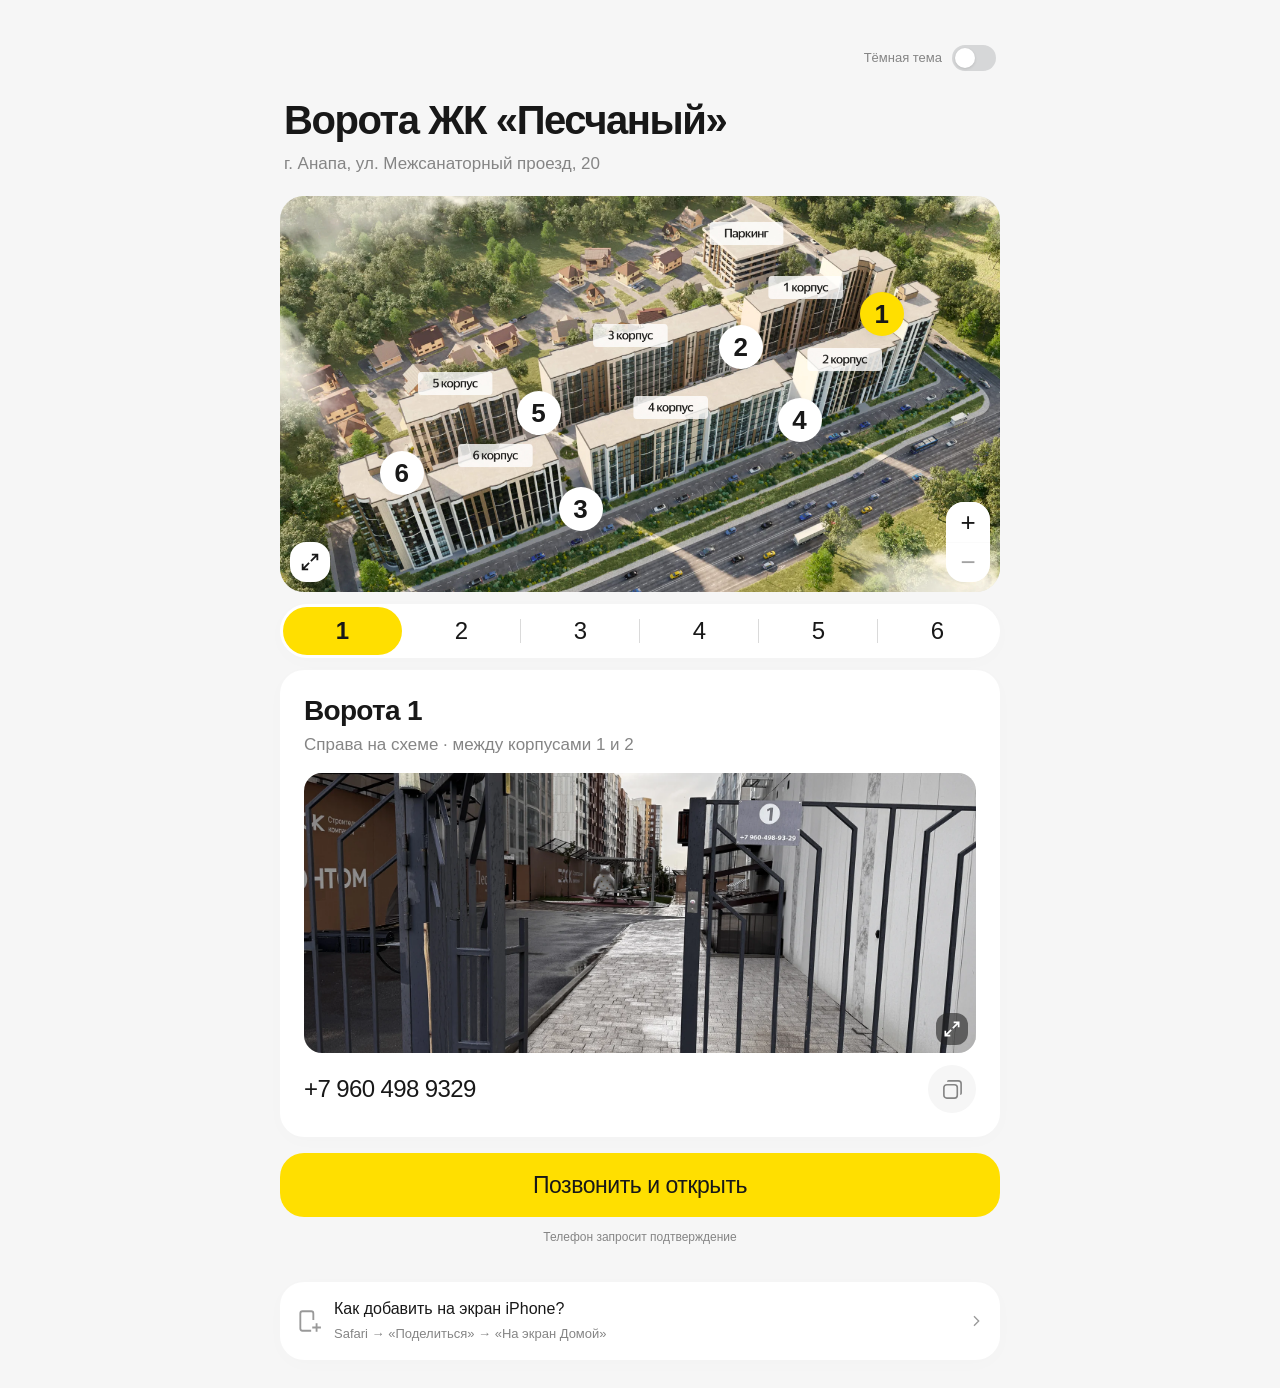
==== commit 6e375d8a: "Add files via upload" ====
--- a/index.html
+++ b/index.html
@@ -1,6 +1,6 @@
-<!doctype html><html lang="ru"><head><meta charset="UTF-8"><meta name="viewport" content="width=device-width, initial-scale=1, viewport-fit=cover"><meta name="theme-color" content="#F6F6F6"><meta name="description" content="Карта калиток ЖК Песчаный и звонок для открытия"><meta name="apple-mobile-web-app-capable" content="yes"><meta name="apple-mobile-web-app-status-bar-style" content="default"><meta name="format-detection" content="telephone=no"><title>Ворота ЖК «Песчаный»</title><link rel="manifest" href="./manifest-v16.webmanifest"><link rel="icon" href="./assets/icon-v16-192.png"><link rel="apple-touch-icon" sizes="180x180" href="./assets/icon-v16-180.png"><script src="./theme-v16.js"></script><link rel="stylesheet" href="./styles-v16.css"></head><body>
-<main><header><h1>Ворота ЖК «Песчаный»</h1><p>г. Анапа, ул. Межсанаторный проезд, 20</p><div class="theme-row"><button id="theme-toggle" role="switch" aria-checked="false" aria-label="Тёмная тема"><span>Тёмная тема</span><span class="switch-track" aria-hidden="true"><span class="switch-thumb"></span></span></button></div><p id="theme-status" class="sr-only" role="status"></p></header>
-<section class="map-card" aria-label="Карта территории"><div id="viewport" tabindex="0" role="region" aria-label="Карта калиток. Плюс и минус — масштаб, стрелки — перемещение, 0 — сброс."><div id="scene"><img id="plan" src="./assets/masterplan-perspective.jpg" width="2400" height="1320" draggable="false" alt="План ЖК Песчаный, дорога снизу"><div id="markers"></div></div><div class="controls"><button id="zoom-in" aria-label="Увеличить карту">+</button><button id="zoom-out" aria-label="Уменьшить карту">−</button></div><button id="expand-map" class="expand-map" aria-label="Развернуть карту"><svg viewBox="0 0 24 24" fill="none" stroke="currentColor" stroke-width="2" aria-hidden="true"><path d="M14 4h6v6M20 4l-7 7M10 20H4v-6M4 20l7-7"/></svg></button><button id="reset" class="reset" aria-label="Сбросить масштаб карты" hidden>Сбросить</button></div></section>
+<!doctype html><html lang="ru"><head><meta charset="UTF-8"><meta name="viewport" content="width=device-width, initial-scale=1, viewport-fit=cover"><meta name="theme-color" content="#F6F6F6"><meta name="description" content="Карта калиток ЖК Песчаный и звонок для открытия"><meta name="apple-mobile-web-app-capable" content="yes"><meta name="apple-mobile-web-app-status-bar-style" content="default"><meta name="format-detection" content="telephone=no"><title>Ворота ЖК «Песчаный»</title><link rel="manifest" href="./manifest-v18.webmanifest"><link rel="icon" href="./assets/icon-v16-192.png"><link rel="apple-touch-icon" sizes="180x180" href="./assets/icon-v16-180.png"><script src="./theme-v18.js"></script><link rel="stylesheet" href="./styles-v18.css"></head><body>
+<main><div class="theme-row"><button id="theme-toggle" role="switch" aria-checked="false" aria-label="Тёмная тема"><span>Тёмная тема</span><span class="switch-track" aria-hidden="true"><span class="switch-thumb"></span></span></button></div><p id="theme-status" class="sr-only" role="status"></p><header><h1>Ворота ЖК «Песчаный»</h1><p>г. Анапа, ул. Межсанаторный проезд, 20</p></header>
+<section class="map-card" aria-label="Карта территории"><div id="viewport" tabindex="0" role="region" aria-label="Карта калиток. Плюс и минус — масштаб, стрелки — перемещение, 0 — сброс."><div id="scene"><img id="plan" src="./assets/masterplan-perspective.jpg" width="2400" height="1320" draggable="false" alt="План ЖК Песчаный, дорога снизу"><img id="plan-night" src="./assets/masterplan-night-v17.jpg" width="2400" height="1320" draggable="false" alt="" aria-hidden="true"><div id="markers"></div></div><div class="controls"><button id="zoom-in" aria-label="Увеличить карту">+</button><button id="zoom-out" aria-label="Уменьшить карту">−</button></div><button id="expand-map" class="expand-map" aria-label="Развернуть карту"><svg viewBox="0 0 24 24" fill="none" stroke="currentColor" stroke-width="2" aria-hidden="true"><path d="M14 4h6v6M20 4l-7 7M10 20H4v-6M4 20l7-7"/></svg></button><button id="reset" class="reset" aria-label="Сбросить масштаб карты" hidden>Сбросить</button></div></section>
 <section class="gates-section" aria-labelledby="list-title"><h2 id="list-title" class="sr-only">Выберите вход во двор</h2><div id="gate-list" role="tablist" aria-label="Выбор калитки"></div><div class="detail" id="gate-panel" role="tabpanel" tabindex="0"><h2 id="gate-title"></h2><p id="gate-description"></p><div class="photo-wrap"><div id="photo-area"><span>Загружаем фотографию…</span></div><button id="expand-photo" aria-label="Открыть фотографию калитки крупнее"><svg viewBox="0 0 24 24" fill="none" stroke="currentColor" stroke-width="2" aria-hidden="true"><path d="M14 4h6v6M20 4l-7 7M10 20H4v-6M4 20l7-7"/></svg></button></div><div class="phone-row"><span id="phone-number"></span><button id="copy-phone" aria-label="Скопировать номер телефона"><svg viewBox="0 0 24 24" fill="none" stroke="currentColor" stroke-width="1.7" aria-hidden="true"><rect x="3" y="7" width="14" height="14" rx="3"/><path d="M7 4a1 1 0 0 1 1-1h10a3 3 0 0 1 3 3v10a1 1 0 0 1-1 1"/></svg></button></div><p id="copy-status" role="status"></p></div><div id="call-action"></div><p id="call-note">Телефон запросит подтверждение</p></section>
 <footer><button id="install"><svg class="install-icon" viewBox="0 0 24 24" fill="none" stroke="currentColor" stroke-width="1.7" aria-hidden="true"><path d="M14 21H6a2 2 0 0 1-2-2V5a2 2 0 0 1 2-2h8a2 2 0 0 1 2 2v6M19 14v8M15 18h8"/></svg><span><strong>Как добавить на экран iPhone?</strong><small>Safari → «Поделиться» → «На экран Домой»</small></span><svg class="chevron" viewBox="0 0 24 24" fill="none" stroke="currentColor" stroke-width="2" aria-hidden="true"><path d="m9 5 7 7-7 7"/></svg></button><p id="connection" role="status"></p></footer></main>
-<dialog id="map-dialog" class="media-dialog" aria-label="Карта территории на весь экран"><div class="viewer-head"><h2>Карта территории</h2><button id="close-map" aria-label="Закрыть карту">×</button></div><div id="map-dialog-body"></div></dialog><dialog id="photo-dialog" class="media-dialog" aria-labelledby="photo-title"><div class="viewer-head"><h2 id="photo-title">Фотография калитки</h2><button id="close-photo" aria-label="Закрыть фотографию">×</button></div><img id="large-photo" alt=""></dialog><dialog id="install-help"><button id="close-help" aria-label="Закрыть инструкцию">×</button><h2>Всегда под рукой</h2><p>Откройте сайт в Safari на iPhone.</p><ol><li>Нажмите «Поделиться» — значок со стрелкой вверх.</li><li>Выберите «На экран Домой».</li><li>Если есть переключатель «Открывать как веб-приложение», включите его. Нажмите «Добавить».</li></ol><p class="muted">После первой загрузки карта и фотографии доступны без интернета. Для звонка нужна мобильная связь.</p></dialog><noscript>Включите JavaScript для выбора калиток. Телефоны: 1 — +79604989329; 2 — +79604957663; 3 — +79604989331; 4 — +79604989344; 5 — +79604989345; 6 — +79604989466.</noscript><script type="module" src="./app-v16.js"></script></body></html>
+<dialog id="map-dialog" class="media-dialog" aria-label="Карта территории на весь экран"><div class="viewer-head"><h2>Карта территории</h2><button id="close-map" aria-label="Закрыть карту">×</button></div><div id="map-dialog-body"></div></dialog><dialog id="photo-dialog" class="media-dialog" aria-labelledby="photo-title"><div class="viewer-head"><h2 id="photo-title">Фотография калитки</h2><button id="close-photo" aria-label="Закрыть фотографию">×</button></div><img id="large-photo" alt=""></dialog><dialog id="install-help" aria-labelledby="install-title"><button id="close-help" aria-label="Закрыть инструкцию"><svg viewBox="0 0 24 24" fill="none" stroke="currentColor" stroke-width="2" stroke-linecap="round" aria-hidden="true"><path d="m6 6 12 12M18 6 6 18"/></svg></button><h2 id="install-title" tabindex="-1" autofocus>Всегда под рукой</h2><p>Откройте сайт в Safari на iPhone.</p><ol><li>Нажмите «Поделиться» — значок со стрелкой вверх.</li><li>Выберите «На экран Домой».</li><li>Если есть переключатель «Открывать как веб-приложение», включите его. Нажмите «Добавить».</li></ol><p class="muted">После первой загрузки карта и фотографии доступны без интернета. Для звонка нужна мобильная связь.</p></dialog><noscript>Включите JavaScript для выбора калиток. Телефоны: 1 — +79604989329; 2 — +79604957663; 3 — +79604989331; 4 — +79604989344; 5 — +79604989345; 6 — +79604989466.</noscript><script type="module" src="./app-v18.js"></script></body></html>
--- a/styles-v18.css
+++ b/styles-v18.css
@@ -0,0 +1,45 @@
+:root{color-scheme:light;--bg:#f6f6f6;--ink:#181818;--muted:#858585;--yellow:#ffdf00;--radius:24px;--shadow:0 4px 20px #00000004;font-family:-apple-system,BlinkMacSystemFont,"Segoe UI",Roboto,Helvetica,Arial,sans-serif}*{box-sizing:border-box}body{margin:0;background:var(--bg);color:var(--ink);font-size:16px;line-height:1.4}button,a{-webkit-tap-highlight-color:transparent}button{font:inherit;border:0;cursor:pointer;color:inherit}button:disabled{opacity:.4;cursor:default}button:focus-visible,a:focus-visible,[tabindex]:focus-visible{outline:3px solid #547bb1;outline-offset:3px}h1,h2,p{margin:0}svg{display:block;width:24px;height:24px;flex-shrink:0}main{max-width:760px;margin:auto;padding:calc(24px + env(safe-area-inset-top,0px)) max(20px,env(safe-area-inset-right,0px)) calc(28px + env(safe-area-inset-bottom,0px)) max(20px,env(safe-area-inset-left,0px))}header{margin:0 4px 16px}h1{font-size:clamp(25px,7.2vw,40px);font-weight:750;line-height:1.2;letter-spacing:-.035em}header p{font-size:15px;line-height:1.4;color:var(--muted);margin-top:8px}.map-card{border-radius:var(--radius);overflow:hidden}#viewport{position:relative;width:100%;aspect-ratio:1200/660;overflow:hidden;touch-action:none;cursor:grab;background:#e4e6de}#viewport:active{cursor:grabbing}#scene{position:absolute;transform-origin:0 0;aspect-ratio:1200/660;will-change:transform}#plan{display:block;width:100%;height:100%;user-select:none;pointer-events:none}#markers{position:absolute;inset:0}.marker{position:absolute;transform:translate(-50%,-50%) scale(var(--inverse,1));width:clamp(28px,7.4vw,44px);height:clamp(28px,7.4vw,44px);display:grid;place-items:center;border-radius:50%;background:#fff;font-size:clamp(17px,4.5vw,26px);line-height:1;font-weight:600;padding:0;z-index:1;box-shadow:0 2px 8px #0001}.marker[aria-pressed=true]{background:var(--yellow);z-index:2}.controls{position:absolute;right:10px;bottom:10px;border-radius:18px;overflow:hidden;background:#fff;box-shadow:var(--shadow)}.controls button{display:block;width:40px;height:36px;background:white;font-size:26px;line-height:1}.controls button+button{border-top:1px solid var(--bg)}.expand-map{position:absolute;left:10px;bottom:10px;width:40px;height:40px;border-radius:16px;background:#fff;display:grid;place-items:center}.expand-map svg{width:22px;height:22px}.reset{position:absolute;top:10px;left:10px;background:#fff;padding:8px 12px;border-radius:14px;font-size:12px}.gates-section{margin-top:12px}.sr-only{position:absolute;width:1px;height:1px;padding:0;margin:-1px;overflow:hidden;clip:rect(0,0,0,0);white-space:nowrap;border:0}#gate-list{--selected:1;position:relative;display:grid;grid-template-columns:repeat(6,minmax(0,1fr));background:#fff;border-radius:999px;padding:3px;box-shadow:var(--shadow);isolation:isolate}#gate-list:before{content:'';position:absolute;top:3px;bottom:3px;left:3px;width:calc((100% - 6px)/6);background:var(--yellow);border-radius:999px;transform:translateX(calc(var(--selected)*100%));z-index:-1}.gate-item{background:none;height:42px;position:relative;font-size:21px;font-weight:400;padding:0;border-radius:999px}.gate-item[aria-selected=true]{font-weight:600}.gate-item:not(:last-child):after{content:'';position:absolute;right:0;top:12px;bottom:12px;width:1px;background:#ddd}.gate-item[aria-selected=true]:after,.gate-item:has(+[aria-selected=true]):after{opacity:0}.detail{margin-top:12px;background:#fff;border-radius:var(--radius);padding:18px;box-shadow:var(--shadow)}#gate-title{font-size:24px;font-weight:700;letter-spacing:-.025em;line-height:1.2}#gate-description{font-size:15px;color:var(--muted);margin-top:6px;min-height:21px}.photo-wrap{margin-top:16px;position:relative;border-radius:18px;overflow:hidden;background:var(--bg)}#photo-area{width:100%;aspect-ratio:2.4;display:grid;place-items:center;overflow:hidden;font-size:12px;color:var(--muted);cursor:zoom-in}#photo-area img{display:block;min-height:0;width:100%;height:100%;object-fit:cover;object-position:center 43%}#expand-photo{position:absolute;right:8px;bottom:8px;display:grid;place-items:center;width:32px;height:32px;border-radius:12px;background:#2229;color:#fff}#expand-photo svg{width:20px;height:20px}.phone-row{display:flex;align-items:center;gap:10px;margin-top:12px}#phone-symbol,#copy-phone{width:40px;height:40px;border-radius:50%;background:var(--bg);display:grid;place-items:center;flex-shrink:0}#phone-symbol svg{width:22px;height:22px}#phone-number{flex:1;font-size:clamp(17px,4.65vw,24px);font-weight:650;white-space:nowrap;letter-spacing:-.025em}#copy-phone{color:var(--muted)}#copy-phone svg{width:23px;height:23px}#copy-status{font-size:12px;color:var(--muted)}#copy-status:not(:empty){margin-top:8px}#call-action{margin-top:16px}.call{display:flex;align-items:center;justify-content:center;gap:12px;width:100%;min-height:64px;background:var(--yellow);color:var(--ink);border-radius:24px;text-decoration:none;font-size:clamp(18px,4.9vw,23px);font-weight:650;letter-spacing:-.02em}#call-note{font-size:12px;text-align:center;color:var(--muted);margin-top:12px}footer{margin-top:20px}#install{display:flex;align-items:center;text-align:left;gap:12px;width:100%;padding:16px;background:#fff;border-radius:var(--radius);box-shadow:var(--shadow)}#install span{flex:1;min-width:0}#install strong{display:block;font-size:14px;font-weight:400;line-height:1.4}#install small{display:block;color:var(--muted);font-size:11px;line-height:1.5;margin-top:4px}#install .install-icon{color:#999;width:26px;height:26px}#install .chevron{color:#999;width:16px;height:16px}#connection{font-size:11px;color:var(--muted);text-align:center;margin-top:12px}#connection:empty{display:none}dialog{border:0;color:var(--ink);background:white;border-radius:24px;padding:24px;width:calc(100% - 32px);max-width:440px;font:inherit}dialog::backdrop{background:#0007;backdrop-filter:blur(4px)}dialog h2{font-size:24px;letter-spacing:-.02em;margin-bottom:12px}dialog ol{padding-left:22px}dialog li{margin:10px 0}.muted{color:var(--muted);font-size:13px}#close-help{position:absolute;right:12px;top:12px;border-radius:50%;width:32px;height:32px;font-size:24px;background:var(--bg)}#install-help h2{padding-right:24px}.media-dialog{width:100%;max-width:none;height:100%;height:100dvh;max-height:none;margin:0;padding:env(safe-area-inset-top,0px) env(safe-area-inset-right,0px) env(safe-area-inset-bottom,0px) env(safe-area-inset-left,0px);border-radius:0;background:var(--bg);overflow:hidden}.media-dialog[open]{display:flex;flex-direction:column}.viewer-head{display:flex;align-items:center;justify-content:space-between;gap:16px;padding:12px 20px;flex-shrink:0}.viewer-head h2{margin:0;font-size:19px}.viewer-head button{background:#fff;border-radius:50%;font-size:26px;width:40px;height:40px}#map-dialog-body{flex:1;min-height:0}#map-dialog-body #viewport{width:100%;height:100%;aspect-ratio:auto}#large-photo{display:block;flex:1;min-height:0;width:100%;object-fit:contain}body:has(dialog[open]){overflow:hidden}#map-dialog .expand-map{display:none}@media(min-width:600px){main{padding-top:calc(36px + env(safe-area-inset-top,0px))}header{margin-bottom:20px}header p{font-size:17px}.gate-item{height:48px;font-size:24px}.detail{padding:24px}#gate-title{font-size:28px}#gate-description{font-size:17px}.phone-row{gap:16px}#phone-symbol,#copy-phone{width:48px;height:48px}#photo-area{aspect-ratio:2.4}.controls button{width:44px;height:40px}#install strong{font-size:16px}#install small{font-size:13px}}@media(prefers-reduced-motion:no-preference){#gate-list:before{transition:transform 180ms ease}.marker,.call{transition:background 180ms ease}.call:hover{background:#f2d400}}@media(max-width:350px){.detail{padding:14px}.phone-row{gap:6px}#phone-symbol,#copy-phone{width:34px;height:34px}#install{gap:8px;padding:14px}#install strong{font-size:13px}#install small{font-size:10px}}
+@media(max-width:350px){.expand-map{width:32px;height:32px;left:6px;bottom:6px;border-radius:12px}.controls{right:6px;bottom:6px;border-radius:14px}.controls button{width:34px;height:32px}}
+
+/* Более лёгкая типографика: акцент остаётся на заголовках и выбранных воротах. */
+header p,#gate-description{font-weight:350}#phone-number{font-weight:400}.call{font-weight:400}
+
+/* Light remains the default; an explicit choice is persisted on this device. */
+:root{--surface:#fff;--subtle:#f6f6f6}
+:root[data-theme="dark"]{color-scheme:dark;--bg:#191b1e;--ink:#f3f3f2;--muted:#a9abad;--surface:#272a2e;--subtle:#33373c;--shadow:0 4px 20px #00000012}
+#gate-list,.detail,#install,dialog,.viewer-head button{background:var(--surface)}
+.controls,.controls button,.expand-map,.reset{background:var(--surface);color:var(--ink)}
+.controls button+button{border-color:var(--subtle)}
+#copy-phone,#close-help{background:var(--subtle)}
+.photo-wrap{background:var(--subtle)}
+.marker{color:#181818}.call{color:#181818}
+.gate-item[aria-selected="true"]{color:#181818}
+.gate-item:not(:last-child):after{background:var(--muted);opacity:.3}
+.gate-item[aria-selected=true]:after,.gate-item:has(+[aria-selected=true]):after{opacity:0}
+.media-dialog{background:var(--bg)}
+.theme-row{display:flex;justify-content:flex-end;margin-top:8px}
+#theme-toggle{display:flex;align-items:center;gap:10px;min-height:44px;padding:4px 0 4px 8px;background:none;color:var(--muted);font-size:13px;font-weight:400}
+.switch-track{display:block;position:relative;width:44px;height:26px;background:#d6d7d8;border-radius:999px;flex-shrink:0}
+.switch-thumb{position:absolute;left:3px;top:3px;width:20px;height:20px;background:#fff;border-radius:50%;box-shadow:0 1px 3px #0002}
+#theme-toggle[aria-checked="true"] .switch-track{background:var(--yellow)}
+#theme-toggle[aria-checked="true"] .switch-thumb{transform:translateX(18px);background:#242628}
+@media(prefers-reduced-motion:no-preference){.switch-thumb{transition:transform 180ms ease}.switch-track{transition:background 180ms ease}}
+
+/* Independent theme control above the title, with a shared day/night map scene. */
+.theme-row{margin:0 4px 16px;min-height:44px}
+#plan-night{position:absolute;inset:0;display:block;width:100%;height:100%;user-select:none;pointer-events:none;opacity:0}
+#plan{opacity:1}
+:root[data-theme="dark"] #viewport{background-color:#181a1d}
+:root[data-theme="dark"] #plan-night{opacity:1}
+@media(prefers-reduced-motion:no-preference){
+ .theme-animate body,.theme-animate .detail,.theme-animate #gate-list,.theme-animate #install,.theme-animate dialog,.theme-animate .viewer-head button,.theme-animate .controls,.theme-animate .controls button,.theme-animate .expand-map,.theme-animate .reset,.theme-animate #copy-phone,.theme-animate #close-help,.theme-animate .photo-wrap{transition:background-color 420ms ease-in-out,color 420ms ease-in-out,box-shadow 420ms ease-in-out,border-color 420ms ease-in-out}
+ .theme-animate header p,.theme-animate #gate-description,.theme-animate #call-note,.theme-animate #theme-toggle,.theme-animate #install small,.theme-animate #copy-status,.theme-animate #connection,.theme-animate .muted{transition:color 420ms ease-in-out}
+ .theme-animate #plan,.theme-animate #plan-night{transition:opacity 420ms ease-in-out}
+ .theme-animate .gate-item{transition:color 420ms ease-in-out}
+}
+
+/* Separate the installation tip; use a geometrically centered close icon. */
+footer{margin-top:36px}
+#close-help{display:grid;place-items:center;padding:0;line-height:1;appearance:none;-webkit-appearance:none}
+#close-help svg{width:20px;height:20px}
+#install-title:focus{outline:none}
